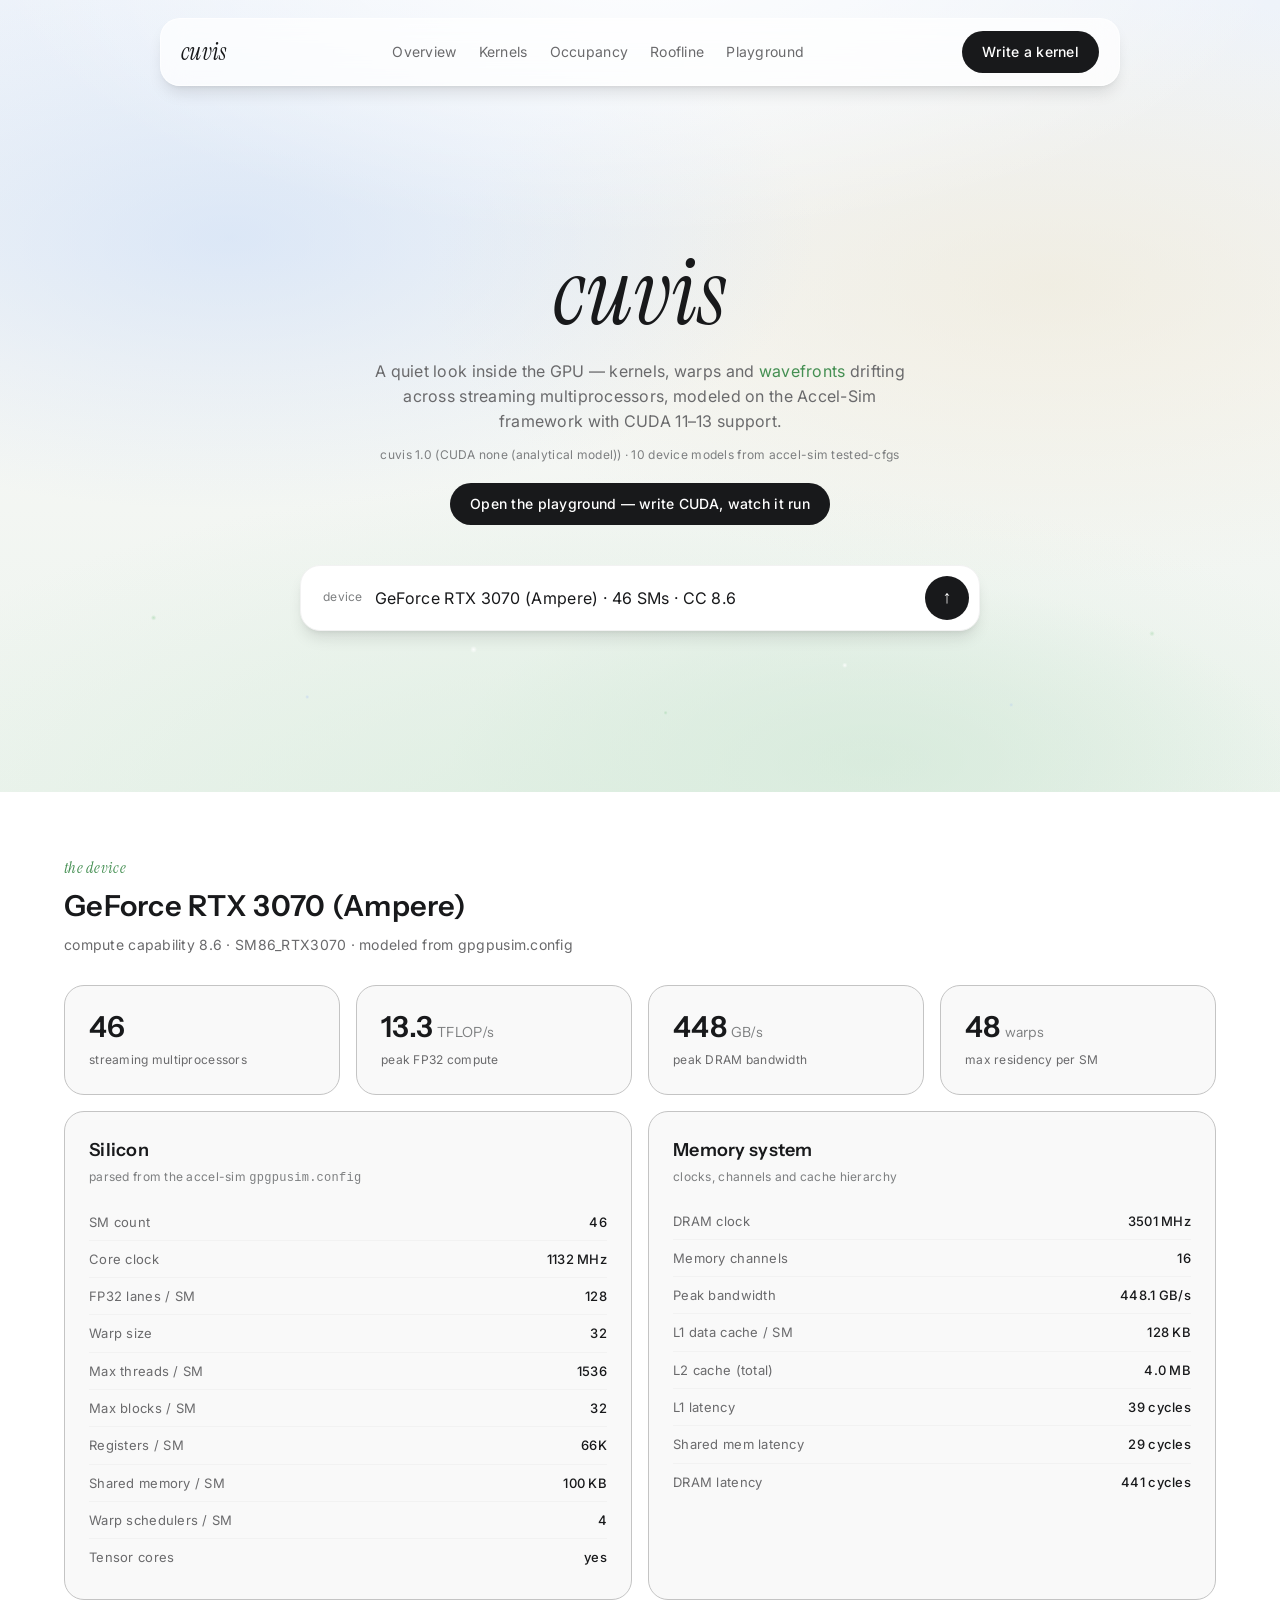
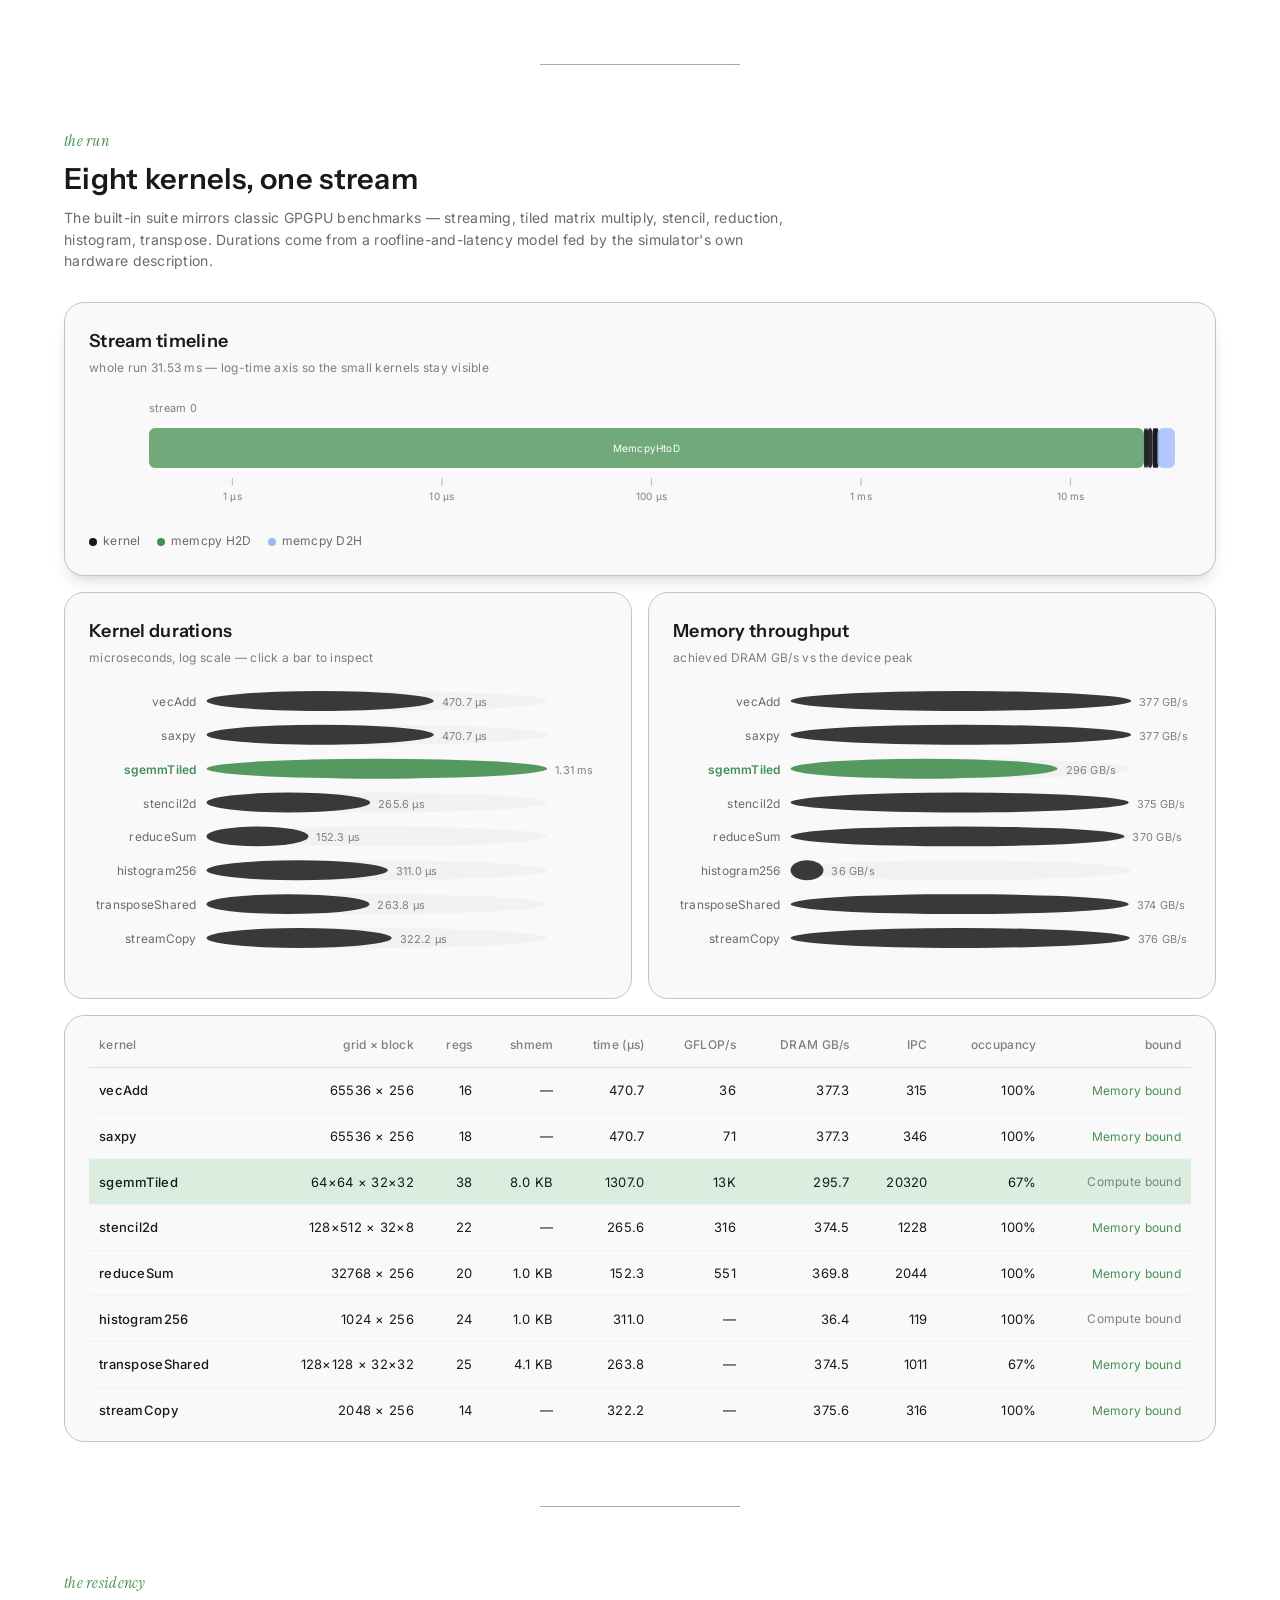
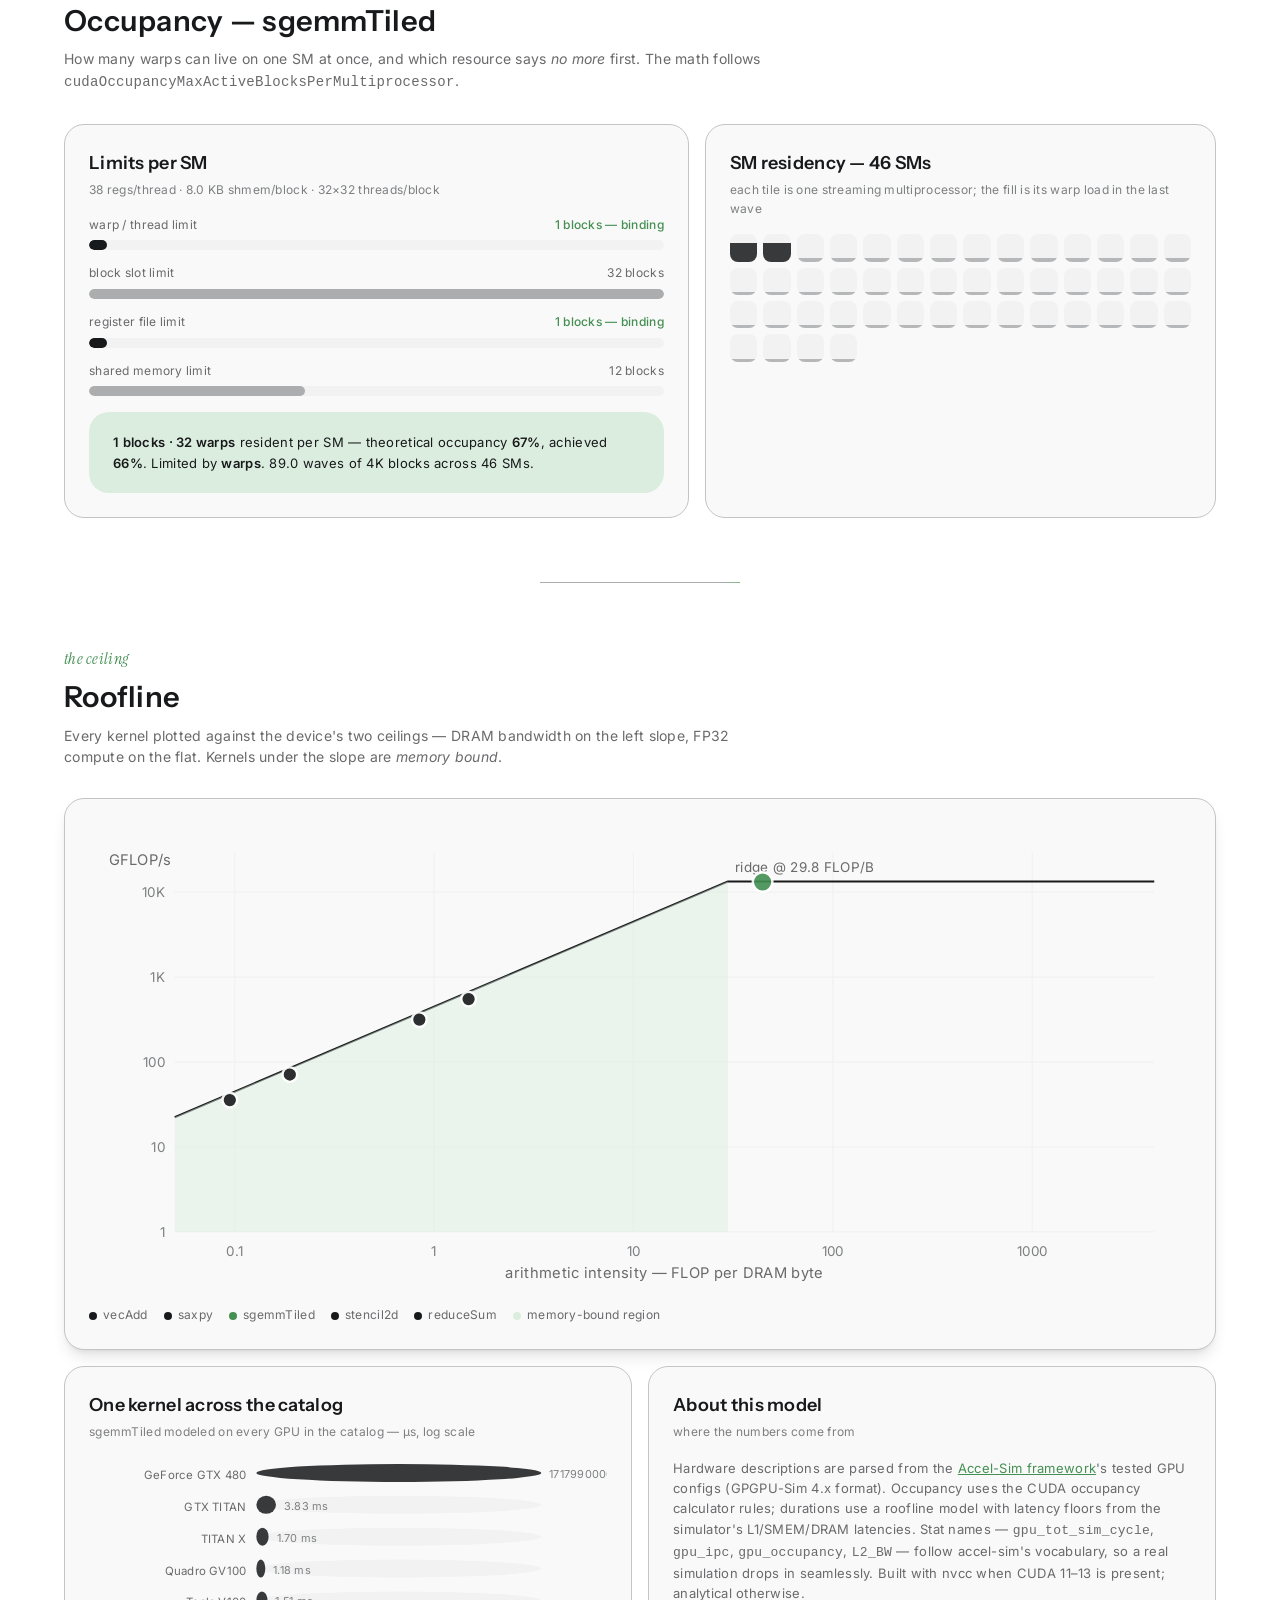
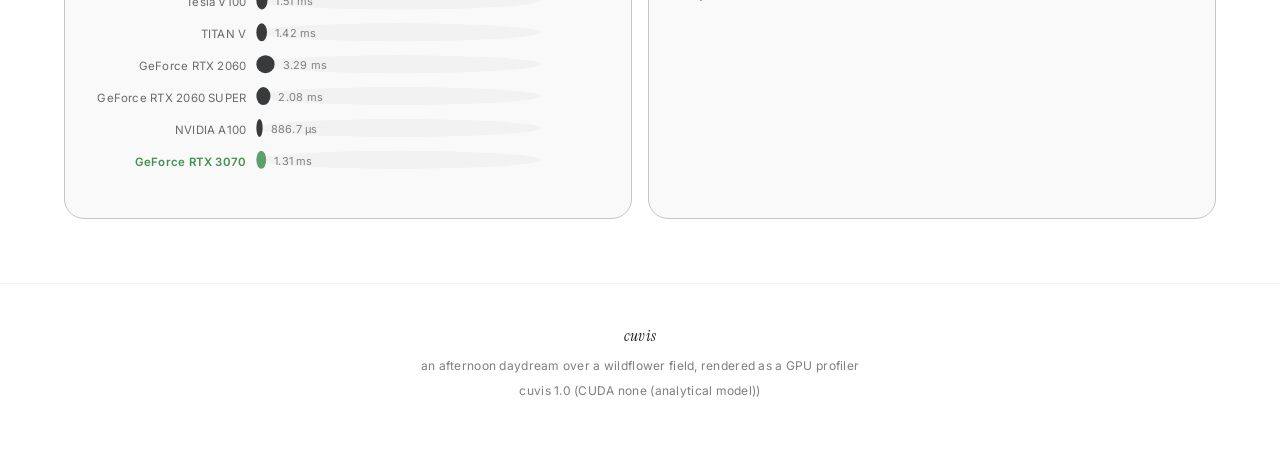
==== web/index.html @ 706bd1b7 "Initial public release: CUDA visualizer playground and accel-sim profiler. Browser-based CUDA coding" ====
<!DOCTYPE html>
<html lang="en">
<head>
<meta charset="UTF-8">
<meta name="viewport" content="width=device-width, initial-scale=1.0">
<title>cuvis — a CUDA daydream</title>
<link rel="preconnect" href="https://fonts.googleapis.com">
<link rel="preconnect" href="https://fonts.gstatic.com" crossorigin>
<link href="https://fonts.googleapis.com/css2?family=Inter:wght@300;400;500;600;700&family=Instrument+Sans:wght@400;600&family=Instrument+Serif:ital@0;1&display=swap" rel="stylesheet">
<link rel="stylesheet" href="style.css">
</head>
<body>

<div class="hero">
  <nav class="nav">
    <a class="wordmark" href="#">cuvis</a>
    <div class="links">
      <a href="#overview">Overview</a>
      <a href="#kernels">Kernels</a>
      <a href="#occupancy">Occupancy</a>
      <a href="#roofline">Roofline</a>
      <a href="playground.html">Playground</a>
    </div>
    <a class="pill-cta" href="playground.html">Write a kernel</a>
  </nav>

  <div class="hero-inner">
    <h1 class="brand">cuvis</h1>
    <p class="tagline">
      A quiet look inside the GPU — kernels, warps and <em>wavefronts</em>
      drifting across streaming multiprocessors, modeled on the
      Accel-Sim framework with CUDA 11–13 support.
    </p>
    <p class="runtime-note" id="runtime-note"></p>
    <p style="margin-top: 18px;">
      <a class="pill-cta" href="playground.html" style="text-decoration:none;display:inline-block;">
        Open the playground — write CUDA, watch it run
      </a>
    </p>

    <div class="gpu-picker">
      <label for="gpu-select">device</label>
      <select id="gpu-select" aria-label="Choose a GPU"></select>
      <button class="go" id="gpu-go" title="Visualize" aria-label="Visualize">&#8593;</button>
    </div>
  </div>
</div>

<main>

  <!-- ============ overview ============ -->
  <section id="overview">
    <div class="section-head">
      <span class="kicker">the device</span>
      <h2 id="gpu-title">—</h2>
      <p id="gpu-subtitle"></p>
    </div>

    <div class="grid cols-4" id="stat-cards"></div>

    <div class="grid cols-2" style="margin-top: 16px;">
      <div class="card">
        <h3>Silicon</h3>
        <div class="sub">parsed from the accel-sim <code>gpgpusim.config</code></div>
        <ul class="spec-list" id="spec-silicon"></ul>
      </div>
      <div class="card">
        <h3>Memory system</h3>
        <div class="sub">clocks, channels and cache hierarchy</div>
        <ul class="spec-list" id="spec-memory"></ul>
      </div>
    </div>
  </section>

  <hr class="shimmer">

  <!-- ============ kernels ============ -->
  <section id="kernels">
    <div class="section-head">
      <span class="kicker">the run</span>
      <h2>Eight kernels, one stream</h2>
      <p>The built-in suite mirrors classic GPGPU benchmarks — streaming,
         tiled matrix multiply, stencil, reduction, histogram, transpose.
         Durations come from a roofline-and-latency model fed by the
         simulator's own hardware description.</p>
    </div>

    <div class="card elevated">
      <h3>Stream timeline</h3>
      <div class="sub" id="timeline-sub"></div>
      <div class="chart-wrap"><svg id="timeline-svg"></svg></div>
      <div class="legend">
        <span><span class="dot" style="background:#18191b"></span>kernel</span>
        <span><span class="dot" style="background:#448f52"></span>memcpy H2D</span>
        <span><span class="dot" style="background:#99b7fa"></span>memcpy D2H</span>
      </div>
    </div>

    <div class="grid cols-2" style="margin-top: 16px;">
      <div class="card">
        <h3>Kernel durations</h3>
        <div class="sub">microseconds, log scale — click a bar to inspect</div>
        <div class="chart-wrap"><svg id="duration-svg"></svg></div>
      </div>
      <div class="card">
        <h3>Memory throughput</h3>
        <div class="sub">achieved DRAM GB/s vs the device peak</div>
        <div class="chart-wrap"><svg id="bandwidth-svg"></svg></div>
      </div>
    </div>

    <div class="card table-card" style="margin-top: 16px;">
      <table id="kernel-table">
        <thead>
          <tr>
            <th>kernel</th><th>grid × block</th><th>regs</th><th>shmem</th>
            <th>time (µs)</th><th>GFLOP/s</th><th>DRAM GB/s</th>
            <th>IPC</th><th>occupancy</th><th>bound</th>
          </tr>
        </thead>
        <tbody></tbody>
      </table>
    </div>
  </section>

  <hr class="shimmer">

  <!-- ============ occupancy ============ -->
  <section id="occupancy">
    <div class="section-head">
      <span class="kicker">the residency</span>
      <h2 id="occ-title">Occupancy — sgemmTiled</h2>
      <p>How many warps can live on one SM at once, and which resource
         says <em>no more</em> first. The math follows
         <code>cudaOccupancyMaxActiveBlocksPerMultiprocessor</code>.</p>
    </div>

    <div class="occ-layout">
      <div class="card">
        <h3>Limits per SM</h3>
        <div class="sub" id="occ-sub"></div>
        <div id="occ-limits"></div>
        <div class="mint-note" id="occ-note"></div>
      </div>
      <div class="card">
        <h3 id="sm-grid-title">SM residency</h3>
        <div class="sub">each tile is one streaming multiprocessor; the fill is its warp load in the last wave</div>
        <div class="sm-grid" id="sm-grid"></div>
      </div>
    </div>
  </section>

  <hr class="shimmer">

  <!-- ============ roofline ============ -->
  <section id="roofline">
    <div class="section-head">
      <span class="kicker">the ceiling</span>
      <h2>Roofline</h2>
      <p>Every kernel plotted against the device's two ceilings — DRAM
         bandwidth on the left slope, FP32 compute on the flat. Kernels
         under the slope are <em>memory bound</em>.</p>
    </div>

    <div class="card elevated">
      <div class="chart-wrap"><svg id="roofline-svg"></svg></div>
      <div class="legend" id="roofline-legend"></div>
    </div>

    <div class="grid cols-2" style="margin-top: 16px;">
      <div class="card">
        <h3>One kernel across the catalog</h3>
        <div class="sub" id="compare-sub"></div>
        <div class="chart-wrap"><svg id="compare-svg"></svg></div>
      </div>
      <div class="card">
        <h3>About this model</h3>
        <div class="sub">where the numbers come from</div>
        <p style="color: var(--color-slate-mid); font-size: 13px;">
          Hardware descriptions are parsed from the
          <a href="https://github.com/accel-sim/accel-sim-framework" style="color: var(--color-fern);">Accel-Sim framework</a>'s
          tested GPU configs (GPGPU-Sim 4.x format). Occupancy uses the CUDA
          occupancy calculator rules; durations use a roofline model with
          latency floors from the simulator's L1/SMEM/DRAM latencies.
          Stat names — <code>gpu_tot_sim_cycle</code>, <code>gpu_ipc</code>,
          <code>gpu_occupancy</code>, <code>L2_BW</code> — follow accel-sim's
          vocabulary, so a real simulation drops in seamlessly.
          Built with nvcc when CUDA 11–13 is present; analytical otherwise.
        </p>
      </div>
    </div>
  </section>

</main>

<footer>
  <span class="fmark">cuvis</span>
  an afternoon daydream over a wildflower field, rendered as a GPU profiler
  <div id="generator-note" style="margin-top: 6px;"></div>
</footer>

<div class="tooltip" id="tooltip"></div>

<script src="data.js"></script>
<script src="app.js"></script>
</body>
</html>
---- web/style.css ----
/* cuvis — Anything style system */

:root {
  --color-ink-black: #000000;
  --color-charcoal: #18191b;
  --color-slate-mid: #6a6a6c;
  --color-steel: #7d7f80;
  --color-ash: #acadae;
  --gradient-ash: linear-gradient(90deg, rgb(172, 173, 174) 0%, rgb(172, 173, 174) 30%, rgb(109, 192, 120) 35%, rgb(153, 183, 250) 40%, rgb(172, 173, 174) 45%, rgb(172, 173, 174) 100%);
  --color-fog: #bbbbbb;
  --color-mist: #c4c4c4;
  --color-pebble: #dbdbdb;
  --color-cloud: #f2f2f2;
  --color-snow: #f9f9f9;
  --color-paper: #ffffff;
  --color-fern: #448f52;
  --color-mint-wash: #dbeddf;

  --font-inter: 'Inter', ui-sans-serif, system-ui, -apple-system, "Segoe UI", Roboto, sans-serif;
  --font-instrument-serif: 'Instrument Serif', ui-serif, Georgia, serif;
  --font-instrument-sans: 'Instrument Sans', ui-sans-serif, system-ui, sans-serif;

  --shadow-md: rgba(0, 0, 0, 0.1) 0px 10px 15px -3px, rgba(0, 0, 0, 0.1) 0px 4px 6px -4px;

  --radius-cards: 20px;
  --radius-buttons: 9999px;
  --page-max-width: 1200px;
}

* { margin: 0; padding: 0; box-sizing: border-box; }

html { scroll-behavior: smooth; }

body {
  font-family: var(--font-inter);
  font-size: 14px;
  line-height: 1.56;
  letter-spacing: 0.02em;
  color: var(--color-charcoal);
  background: var(--color-paper);
}

/* ---------------- hero -------------------------------------------------- */

.hero {
  position: relative;
  min-height: 88vh;
  display: flex;
  flex-direction: column;
  align-items: center;
  overflow: hidden;
  /* afternoon daydream: overexposed sky falling into a wildflower haze */
  background:
    radial-gradient(1100px 500px at 50% -8%, rgba(255,255,255,0.95), rgba(255,255,255,0) 60%),
    radial-gradient(900px 420px at 18% 30%, rgba(200,219,246,0.55), rgba(200,219,246,0) 65%),
    radial-gradient(1000px 480px at 82% 36%, rgba(238,232,214,0.6), rgba(238,232,214,0) 62%),
    radial-gradient(1300px 560px at 50% 108%, rgba(219,237,223,0.9), rgba(219,237,223,0) 68%),
    radial-gradient(700px 300px at 68% 96%, rgba(190,222,199,0.5), rgba(190,222,199,0) 60%),
    linear-gradient(180deg, #eef3fa 0%, #f6f7f5 46%, #edf4ee 100%);
}

.hero::after {
  /* faint floating blooms */
  content: "";
  position: absolute;
  inset: 0;
  pointer-events: none;
  background:
    radial-gradient(4px 4px at 12% 78%, rgba(109,192,120,0.35), transparent 70%),
    radial-gradient(3px 3px at 24% 88%, rgba(153,183,250,0.35), transparent 70%),
    radial-gradient(5px 5px at 37% 82%, rgba(255,255,255,0.9), transparent 70%),
    radial-gradient(3px 3px at 52% 90%, rgba(109,192,120,0.3), transparent 70%),
    radial-gradient(4px 4px at 66% 84%, rgba(255,255,255,0.85), transparent 70%),
    radial-gradient(3px 3px at 79% 89%, rgba(153,183,250,0.3), transparent 70%),
    radial-gradient(4px 4px at 90% 80%, rgba(109,192,120,0.3), transparent 70%);
}

/* ---------------- floating glass nav ------------------------------------ */

.nav {
  position: sticky;
  top: 18px;
  z-index: 50;
  width: min(960px, calc(100% - 40px));
  margin: 18px auto 0;
  display: flex;
  align-items: center;
  gap: 24px;
  padding: 12px 20px;
  border-radius: 20px;
  background: rgba(255, 255, 255, 0.72);
  backdrop-filter: blur(14px);
  -webkit-backdrop-filter: blur(14px);
  border: 1px solid rgba(255, 255, 255, 0.65);
  box-shadow: var(--shadow-md);
}

.nav .wordmark {
  font-family: var(--font-instrument-serif);
  font-style: italic;
  font-size: 24px;
  color: var(--color-charcoal);
  text-decoration: none;
  margin-right: 8px;
}

.nav .links {
  display: flex;
  gap: 22px;
  flex: 1;
  justify-content: center;
}

.nav .links a {
  font-size: 14px;
  font-weight: 400;
  color: var(--color-slate-mid);
  text-decoration: none;
  transition: color 0.15s ease;
}
.nav .links a:hover { color: var(--color-charcoal); }

.pill-cta {
  font-family: var(--font-inter);
  font-size: 14px;
  font-weight: 500;
  letter-spacing: 0.02em;
  color: var(--color-paper);
  background: var(--color-charcoal);
  border: none;
  border-radius: var(--radius-buttons);
  padding: 10px 20px;
  cursor: pointer;
  text-decoration: none;
  transition: background 0.15s ease;
}
.pill-cta:hover { background: var(--color-ink-black); }

/* ---------------- hero content ------------------------------------------ */

.hero-inner {
  position: relative;
  z-index: 2;
  flex: 1;
  display: flex;
  flex-direction: column;
  align-items: center;
  justify-content: center;
  text-align: center;
  padding: 64px 24px;
  width: 100%;
}

.hero-inner .brand {
  font-family: var(--font-instrument-serif);
  font-style: italic;
  font-weight: 400;
  font-size: clamp(56px, 9vw, 92px);
  line-height: 1;
  color: var(--color-charcoal);
}

.hero-inner .tagline {
  margin-top: 20px;
  font-size: 16px;
  color: var(--color-slate-mid);
  max-width: 560px;
}
.hero-inner .tagline em {
  font-style: normal;
  color: var(--color-fern);
}

.runtime-note {
  margin-top: 12px;
  font-size: 12px;
  color: var(--color-steel);
}

/* GPU picker — the hero's single call to action */
.gpu-picker {
  margin-top: 40px;
  width: min(680px, calc(100% - 8px));
  display: flex;
  align-items: center;
  gap: 12px;
  background: var(--color-paper);
  border: 1px solid var(--color-cloud);
  border-radius: 20px;
  padding: 10px 10px 10px 22px;
  box-shadow: var(--shadow-md);
}

.gpu-picker label {
  font-size: 12px;
  color: var(--color-steel);
  white-space: nowrap;
}

.gpu-picker select {
  flex: 1;
  font-family: var(--font-inter);
  font-size: 16px;
  letter-spacing: 0.02em;
  color: var(--color-charcoal);
  border: none;
  outline: none;
  background: transparent;
  appearance: none;
  cursor: pointer;
  padding: 8px 0;
}

.gpu-picker .go {
  width: 44px;
  height: 44px;
  flex: 0 0 44px;
  border-radius: var(--radius-buttons);
  border: none;
  background: var(--color-charcoal);
  color: var(--color-paper);
  font-size: 18px;
  cursor: pointer;
  display: flex;
  align-items: center;
  justify-content: center;
}

/* ---------------- page structure ---------------------------------------- */

main {
  max-width: var(--page-max-width);
  margin: 0 auto;
  padding: 0 24px 64px;
}

section { padding-top: 64px; }

.section-head { max-width: 720px; margin-bottom: 30px; }

.section-head h2 {
  font-family: var(--font-instrument-sans);
  font-weight: 600;
  font-size: 29px;
  line-height: 1.33;
  color: var(--color-charcoal);
}

.section-head .kicker {
  font-family: var(--font-instrument-serif);
  font-style: italic;
  font-size: 16px;
  color: var(--color-fern);
  display: block;
  margin-bottom: 6px;
}

.section-head p {
  margin-top: 8px;
  color: var(--color-slate-mid);
}

/* shimmer divider */
.shimmer {
  height: 1px;
  width: 200px;
  margin: 64px auto 0;
  border: none;
  background: var(--gradient-ash);
  background-size: 300% 100%;
  animation: shimmer-slide 4.5s ease-in-out infinite;
}
@keyframes shimmer-slide {
  0% { background-position: 120% 0; }
  60% { background-position: -60% 0; }
  100% { background-position: -60% 0; }
}

/* ---------------- cards -------------------------------------------------- */

.card {
  background: var(--color-snow);
  border: 1px solid var(--color-mist);
  border-radius: var(--radius-cards);
  padding: 24px;
}
.card.elevated { box-shadow: var(--shadow-md); }

.card h3 {
  font-family: var(--font-instrument-sans);
  font-weight: 600;
  font-size: 18px;
  color: var(--color-charcoal);
  margin-bottom: 4px;
}

.card .sub {
  font-size: 12px;
  color: var(--color-steel);
  margin-bottom: 16px;
}

.grid { display: grid; gap: 16px; }
.grid.cols-4 { grid-template-columns: repeat(4, 1fr); }
.grid.cols-3 { grid-template-columns: repeat(3, 1fr); }
.grid.cols-2 { grid-template-columns: repeat(2, 1fr); }

@media (max-width: 900px) {
  .grid.cols-4 { grid-template-columns: repeat(2, 1fr); }
  .grid.cols-3, .grid.cols-2 { grid-template-columns: 1fr; }
  .nav .links { display: none; }
}

/* stat cards */
.stat .value {
  font-family: var(--font-instrument-sans);
  font-weight: 600;
  font-size: 29px;
  line-height: 1.2;
  color: var(--color-charcoal);
}
.stat .value small {
  font-size: 14px;
  font-weight: 400;
  color: var(--color-steel);
  margin-left: 4px;
}
.stat .label {
  margin-top: 6px;
  font-size: 12px;
  color: var(--color-slate-mid);
}

/* spec list */
.spec-list { list-style: none; }
.spec-list li {
  display: flex;
  justify-content: space-between;
  gap: 16px;
  padding: 8px 0;
  border-bottom: 1px solid var(--color-cloud);
  font-size: 13px;
}
.spec-list li:last-child { border-bottom: none; }
.spec-list .k { color: var(--color-slate-mid); }
.spec-list .v { color: var(--color-charcoal); font-weight: 500; white-space: nowrap; }

/* ---------------- charts ------------------------------------------------- */

.chart-wrap { width: 100%; overflow-x: auto; }
svg text {
  font-family: var(--font-inter);
  letter-spacing: 0.02em;
}

.legend {
  display: flex;
  flex-wrap: wrap;
  gap: 16px;
  margin-top: 12px;
  font-size: 12px;
  color: var(--color-slate-mid);
}
.legend .dot {
  display: inline-block;
  width: 8px; height: 8px;
  border-radius: 50%;
  margin-right: 6px;
  vertical-align: middle;
}

/* kernel bars are clickable */
.bar-clickable { cursor: pointer; }

/* ---------------- table --------------------------------------------------- */

.table-card { padding: 8px 24px; }
table {
  width: 100%;
  border-collapse: collapse;
  font-size: 13px;
}
th, td {
  text-align: right;
  padding: 12px 10px;
  border-bottom: 1px solid var(--color-cloud);
  white-space: nowrap;
}
th:first-child, td:first-child { text-align: left; }
thead th {
  font-weight: 500;
  font-size: 12px;
  color: var(--color-steel);
  border-bottom: 1px solid var(--color-pebble);
}
tbody tr { cursor: pointer; transition: background 0.12s ease; }
tbody tr:hover { background: var(--color-cloud); }
tbody tr.selected { background: var(--color-mint-wash); }
tbody tr:last-child td { border-bottom: none; }
td.name { font-weight: 500; color: var(--color-charcoal); }
td .bound { font-size: 12px; color: var(--color-steel); }
td .bound.mem { color: var(--color-fern); }

/* ---------------- occupancy ------------------------------------------------ */

.occ-layout { display: grid; grid-template-columns: 1.1fr 0.9fr; gap: 16px; }
@media (max-width: 900px) { .occ-layout { grid-template-columns: 1fr; } }

.limit-row { margin: 14px 0; }
.limit-row .lr-head {
  display: flex;
  justify-content: space-between;
  font-size: 12px;
  color: var(--color-slate-mid);
  margin-bottom: 6px;
}
.limit-row .lr-head .binding { color: var(--color-fern); font-weight: 500; }
.limit-track {
  height: 10px;
  border-radius: 9999px;
  background: var(--color-cloud);
  overflow: hidden;
}
.limit-fill {
  height: 100%;
  border-radius: 9999px;
  background: var(--color-ash);
}
.limit-fill.binding { background: var(--color-charcoal); }

.sm-grid {
  display: grid;
  grid-template-columns: repeat(auto-fill, minmax(26px, 1fr));
  gap: 6px;
  margin-top: 8px;
}
.sm-cell {
  aspect-ratio: 1;
  border-radius: 8px;
  background: var(--color-cloud);
  position: relative;
  overflow: hidden;
}
.sm-cell .fill {
  position: absolute;
  left: 0; right: 0; bottom: 0;
  background: var(--color-charcoal);
  opacity: 0.85;
}

.mint-note {
  background: var(--color-mint-wash);
  border: none;
  border-radius: var(--radius-cards);
  padding: 20px 24px;
  font-size: 13px;
  color: var(--color-charcoal);
  margin-top: 16px;
}
.mint-note strong { font-weight: 600; }

/* ---------------- timeline tooltip ---------------------------------------- */

.tooltip {
  position: fixed;
  z-index: 90;
  pointer-events: none;
  background: var(--color-paper);
  border: 1px solid var(--color-mist);
  border-radius: 8px;
  box-shadow: var(--shadow-md);
  padding: 8px 12px;
  font-size: 12px;
  color: var(--color-charcoal);
  opacity: 0;
  transition: opacity 0.1s ease;
}
.tooltip .t { color: var(--color-steel); }

/* ---------------- footer ---------------------------------------------------- */

footer {
  border-top: 1px solid var(--color-cloud);
  padding: 40px 24px 50px;
  text-align: center;
  color: var(--color-steel);
  font-size: 12px;
}
footer .fmark {
  font-family: var(--font-instrument-serif);
  font-style: italic;
  font-size: 16px;
  color: var(--color-charcoal);
  display: block;
  margin-bottom: 8px;
}
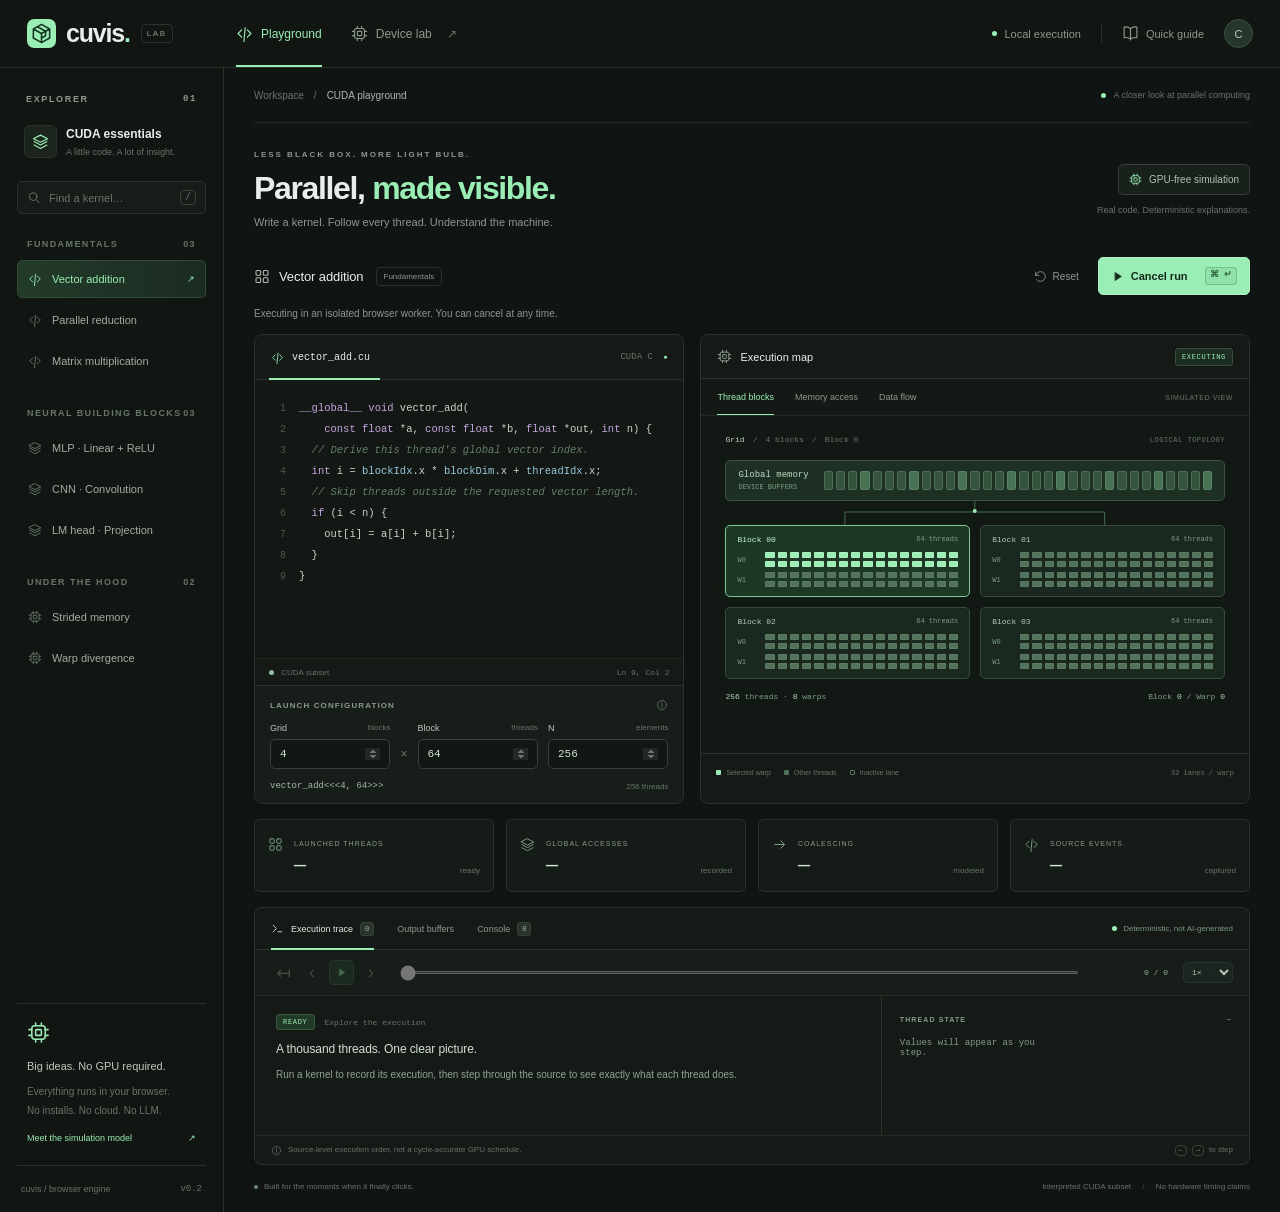
==== commit 41b98473: "Build source-linked CUDA visual workbench Co-authored-by: Abhishek Ghosh <abhishekghosh.air1@gmail.c" ====
--- a/web/index.html
+++ b/web/index.html
@@ -1,207 +1,2 @@
-<!DOCTYPE html>
-<html lang="en">
-<head>
-<meta charset="UTF-8">
-<meta name="viewport" content="width=device-width, initial-scale=1.0">
-<title>cuvis — a CUDA daydream</title>
-<link rel="preconnect" href="https://fonts.googleapis.com">
-<link rel="preconnect" href="https://fonts.gstatic.com" crossorigin>
-<link href="https://fonts.googleapis.com/css2?family=Inter:wght@300;400;500;600;700&family=Instrument+Sans:wght@400;600&family=Instrument+Serif:ital@0;1&display=swap" rel="stylesheet">
-<link rel="stylesheet" href="style.css">
-</head>
-<body>
-
-<div class="hero">
-  <nav class="nav">
-    <a class="wordmark" href="#">cuvis</a>
-    <div class="links">
-      <a href="#overview">Overview</a>
-      <a href="#kernels">Kernels</a>
-      <a href="#occupancy">Occupancy</a>
-      <a href="#roofline">Roofline</a>
-      <a href="playground.html">Playground</a>
-    </div>
-    <a class="pill-cta" href="playground.html">Write a kernel</a>
-  </nav>
-
-  <div class="hero-inner">
-    <h1 class="brand">cuvis</h1>
-    <p class="tagline">
-      A quiet look inside the GPU — kernels, warps and <em>wavefronts</em>
-      drifting across streaming multiprocessors, modeled on the
-      Accel-Sim framework with CUDA 11–13 support.
-    </p>
-    <p class="runtime-note" id="runtime-note"></p>
-    <p style="margin-top: 18px;">
-      <a class="pill-cta" href="playground.html" style="text-decoration:none;display:inline-block;">
-        Open the playground — write CUDA, watch it run
-      </a>
-    </p>
-
-    <div class="gpu-picker">
-      <label for="gpu-select">device</label>
-      <select id="gpu-select" aria-label="Choose a GPU"></select>
-      <button class="go" id="gpu-go" title="Visualize" aria-label="Visualize">&#8593;</button>
-    </div>
-  </div>
-</div>
-
-<main>
-
-  <!-- ============ overview ============ -->
-  <section id="overview">
-    <div class="section-head">
-      <span class="kicker">the device</span>
-      <h2 id="gpu-title">—</h2>
-      <p id="gpu-subtitle"></p>
-    </div>
-
-    <div class="grid cols-4" id="stat-cards"></div>
-
-    <div class="grid cols-2" style="margin-top: 16px;">
-      <div class="card">
-        <h3>Silicon</h3>
-        <div class="sub">parsed from the accel-sim <code>gpgpusim.config</code></div>
-        <ul class="spec-list" id="spec-silicon"></ul>
-      </div>
-      <div class="card">
-        <h3>Memory system</h3>
-        <div class="sub">clocks, channels and cache hierarchy</div>
-        <ul class="spec-list" id="spec-memory"></ul>
-      </div>
-    </div>
-  </section>
-
-  <hr class="shimmer">
-
-  <!-- ============ kernels ============ -->
-  <section id="kernels">
-    <div class="section-head">
-      <span class="kicker">the run</span>
-      <h2>Eight kernels, one stream</h2>
-      <p>The built-in suite mirrors classic GPGPU benchmarks — streaming,
-         tiled matrix multiply, stencil, reduction, histogram, transpose.
-         Durations come from a roofline-and-latency model fed by the
-         simulator's own hardware description.</p>
-    </div>
-
-    <div class="card elevated">
-      <h3>Stream timeline</h3>
-      <div class="sub" id="timeline-sub"></div>
-      <div class="chart-wrap"><svg id="timeline-svg"></svg></div>
-      <div class="legend">
-        <span><span class="dot" style="background:#18191b"></span>kernel</span>
-        <span><span class="dot" style="background:#448f52"></span>memcpy H2D</span>
-        <span><span class="dot" style="background:#99b7fa"></span>memcpy D2H</span>
-      </div>
-    </div>
-
-    <div class="grid cols-2" style="margin-top: 16px;">
-      <div class="card">
-        <h3>Kernel durations</h3>
-        <div class="sub">microseconds, log scale — click a bar to inspect</div>
-        <div class="chart-wrap"><svg id="duration-svg"></svg></div>
-      </div>
-      <div class="card">
-        <h3>Memory throughput</h3>
-        <div class="sub">achieved DRAM GB/s vs the device peak</div>
-        <div class="chart-wrap"><svg id="bandwidth-svg"></svg></div>
-      </div>
-    </div>
-
-    <div class="card table-card" style="margin-top: 16px;">
-      <table id="kernel-table">
-        <thead>
-          <tr>
-            <th>kernel</th><th>grid × block</th><th>regs</th><th>shmem</th>
-            <th>time (µs)</th><th>GFLOP/s</th><th>DRAM GB/s</th>
-            <th>IPC</th><th>occupancy</th><th>bound</th>
-          </tr>
-        </thead>
-        <tbody></tbody>
-      </table>
-    </div>
-  </section>
-
-  <hr class="shimmer">
-
-  <!-- ============ occupancy ============ -->
-  <section id="occupancy">
-    <div class="section-head">
-      <span class="kicker">the residency</span>
-      <h2 id="occ-title">Occupancy — sgemmTiled</h2>
-      <p>How many warps can live on one SM at once, and which resource
-         says <em>no more</em> first. The math follows
-         <code>cudaOccupancyMaxActiveBlocksPerMultiprocessor</code>.</p>
-    </div>
-
-    <div class="occ-layout">
-      <div class="card">
-        <h3>Limits per SM</h3>
-        <div class="sub" id="occ-sub"></div>
-        <div id="occ-limits"></div>
-        <div class="mint-note" id="occ-note"></div>
-      </div>
-      <div class="card">
-        <h3 id="sm-grid-title">SM residency</h3>
-        <div class="sub">each tile is one streaming multiprocessor; the fill is its warp load in the last wave</div>
-        <div class="sm-grid" id="sm-grid"></div>
-      </div>
-    </div>
-  </section>
-
-  <hr class="shimmer">
-
-  <!-- ============ roofline ============ -->
-  <section id="roofline">
-    <div class="section-head">
-      <span class="kicker">the ceiling</span>
-      <h2>Roofline</h2>
-      <p>Every kernel plotted against the device's two ceilings — DRAM
-         bandwidth on the left slope, FP32 compute on the flat. Kernels
-         under the slope are <em>memory bound</em>.</p>
-    </div>
-
-    <div class="card elevated">
-      <div class="chart-wrap"><svg id="roofline-svg"></svg></div>
-      <div class="legend" id="roofline-legend"></div>
-    </div>
-
-    <div class="grid cols-2" style="margin-top: 16px;">
-      <div class="card">
-        <h3>One kernel across the catalog</h3>
-        <div class="sub" id="compare-sub"></div>
-        <div class="chart-wrap"><svg id="compare-svg"></svg></div>
-      </div>
-      <div class="card">
-        <h3>About this model</h3>
-        <div class="sub">where the numbers come from</div>
-        <p style="color: var(--color-slate-mid); font-size: 13px;">
-          Hardware descriptions are parsed from the
-          <a href="https://github.com/accel-sim/accel-sim-framework" style="color: var(--color-fern);">Accel-Sim framework</a>'s
-          tested GPU configs (GPGPU-Sim 4.x format). Occupancy uses the CUDA
-          occupancy calculator rules; durations use a roofline model with
-          latency floors from the simulator's L1/SMEM/DRAM latencies.
-          Stat names — <code>gpu_tot_sim_cycle</code>, <code>gpu_ipc</code>,
-          <code>gpu_occupancy</code>, <code>L2_BW</code> — follow accel-sim's
-          vocabulary, so a real simulation drops in seamlessly.
-          Built with nvcc when CUDA 11–13 is present; analytical otherwise.
-        </p>
-      </div>
-    </div>
-  </section>
-
-</main>
-
-<footer>
-  <span class="fmark">cuvis</span>
-  an afternoon daydream over a wildflower field, rendered as a GPU profiler
-  <div id="generator-note" style="margin-top: 6px;"></div>
-</footer>
-
-<div class="tooltip" id="tooltip"></div>
-
-<script src="data.js"></script>
-<script src="app.js"></script>
-</body>
-</html>
+<!doctype html>
+<html lang="en"><head><meta charset="utf-8"><meta name="viewport" content="width=device-width, initial-scale=1"><meta http-equiv="refresh" content="0; url=playground.html"><title>cuvis — CUDA playground</title><link rel="icon" href="mark.svg" type="image/svg+xml"></head><body style="background:#101412;color:#dce5df;font-family:system-ui"><p>Opening <a href="playground.html" style="color:#9aedb4">the CUDA playground</a>…</p></body></html>
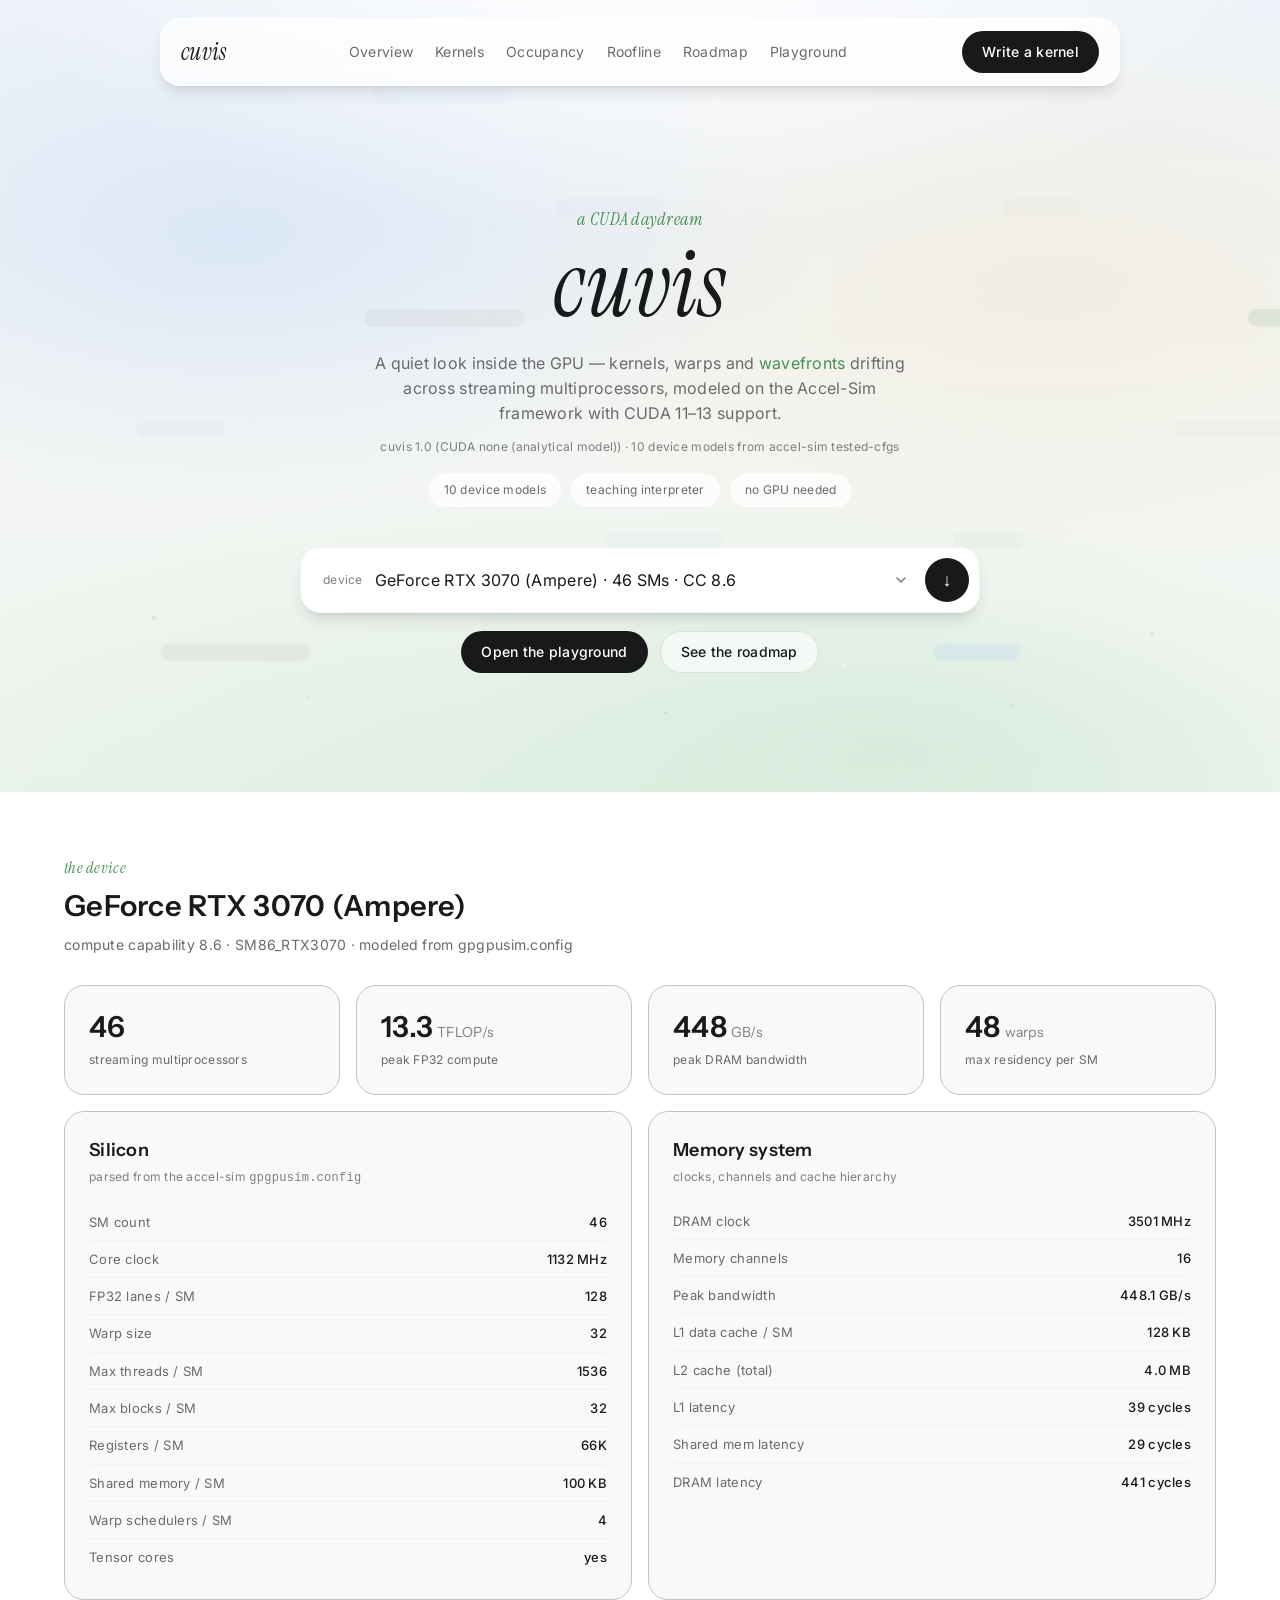
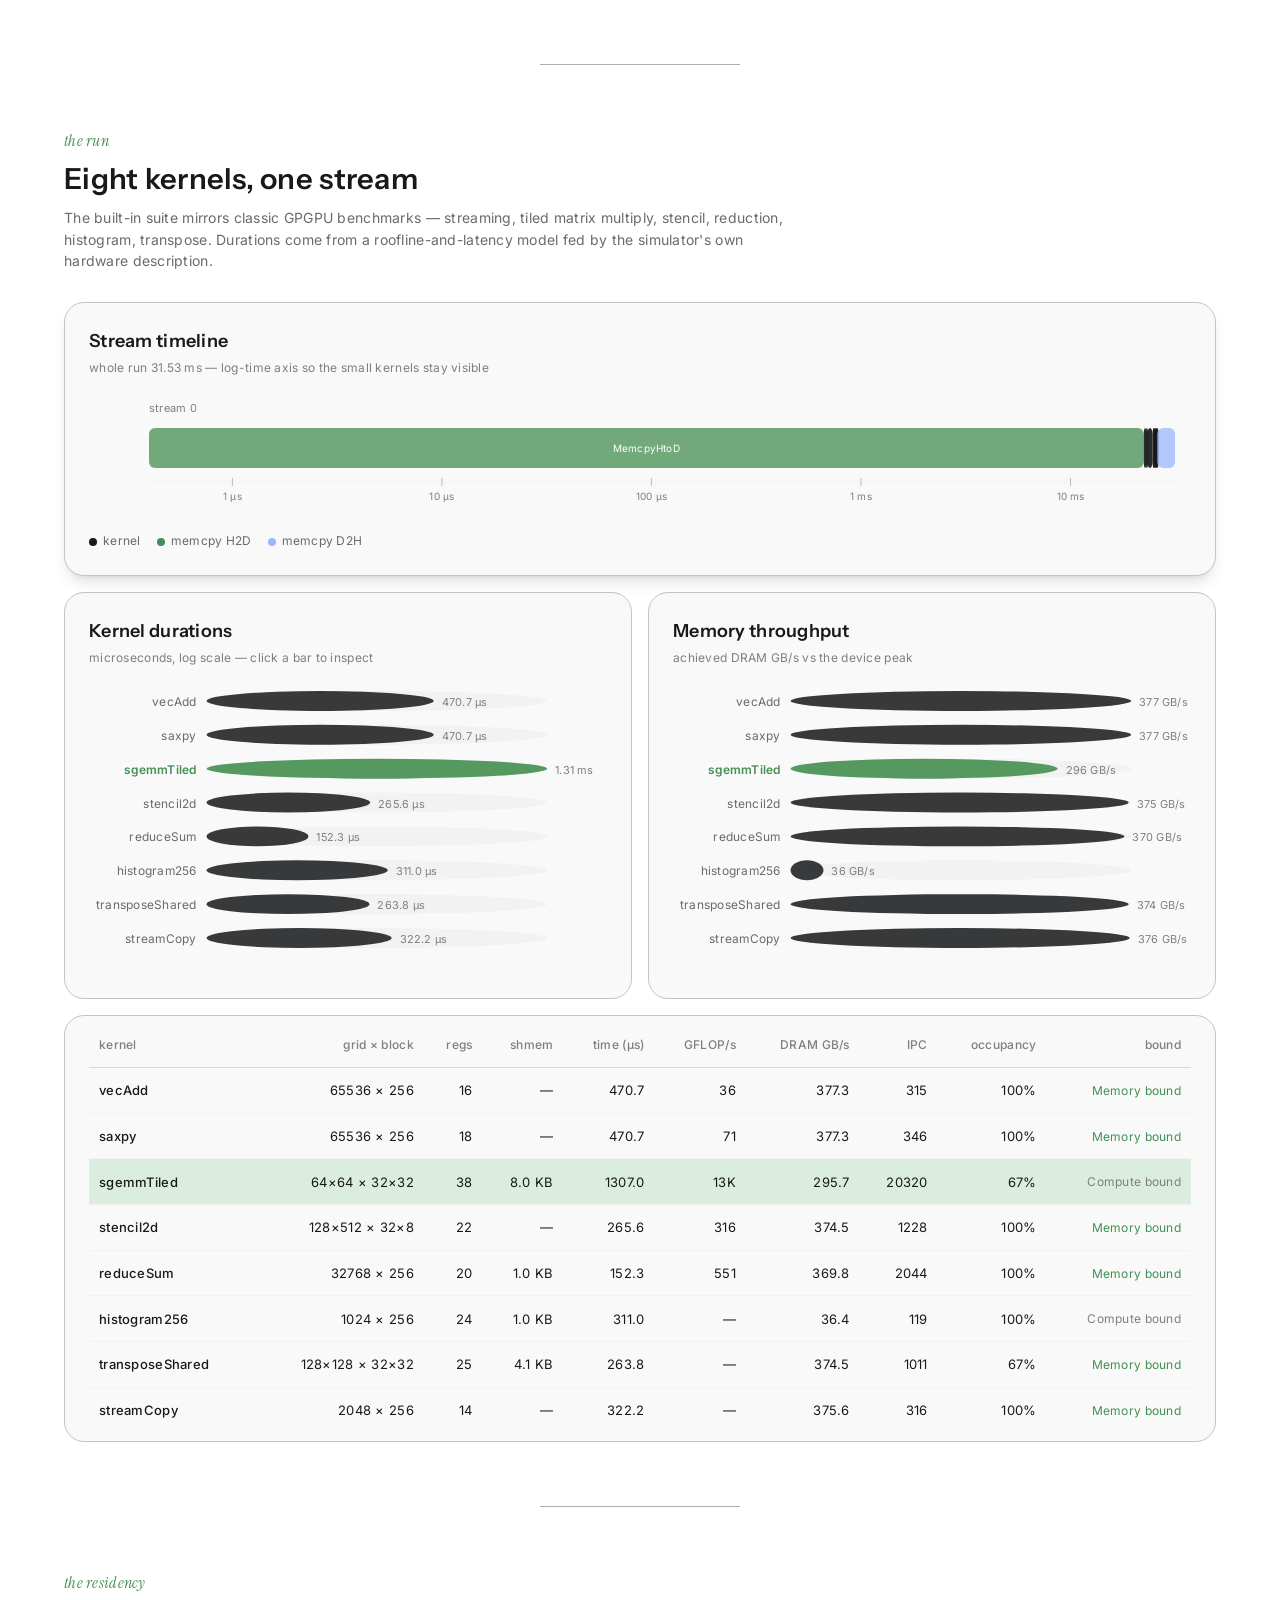
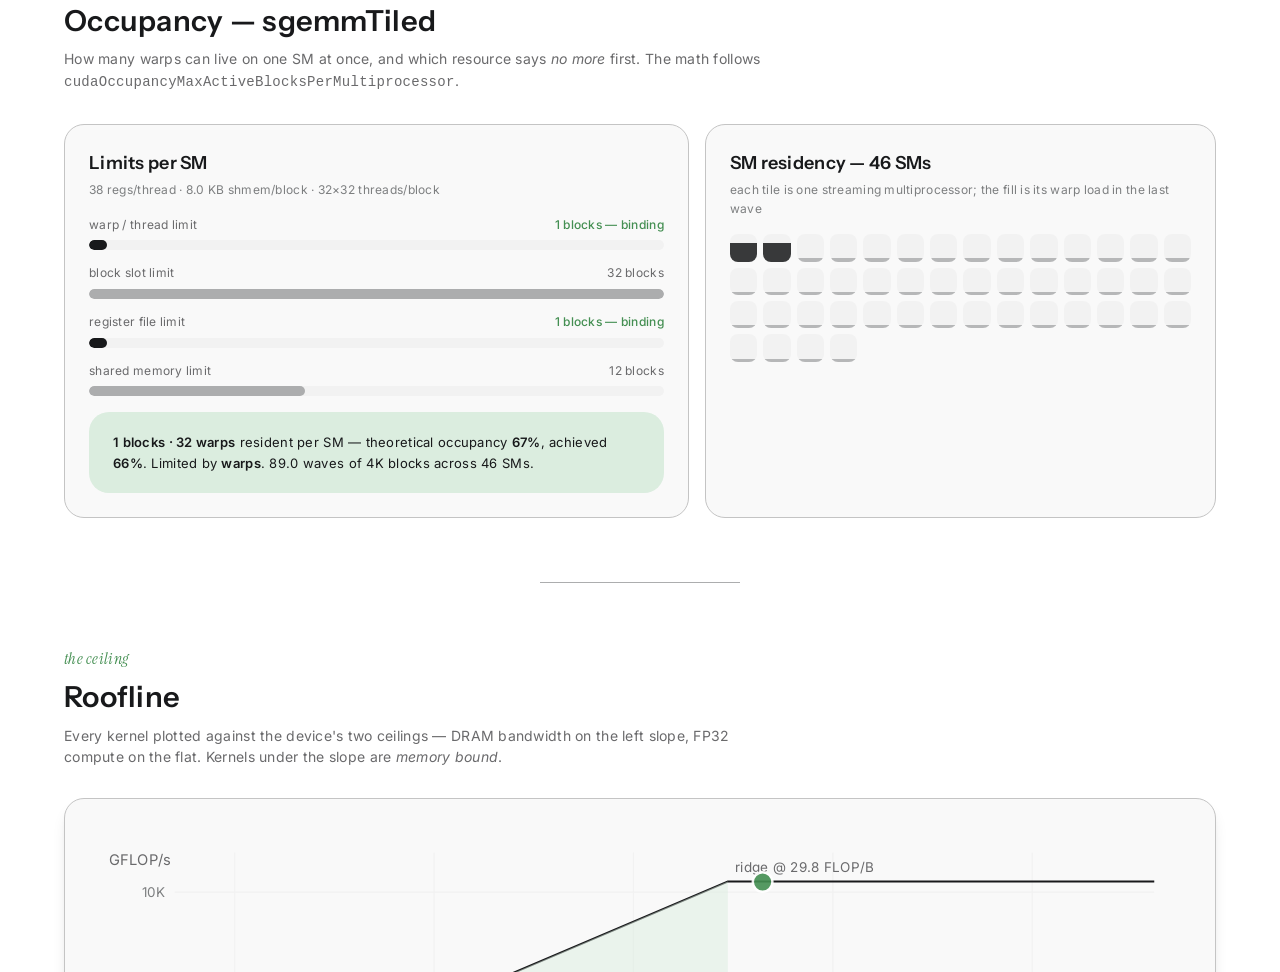
==== commit b23c3e65: "Revamp dashboard landing page, device picker form, and add roadmap - Hero: animated warp-lane backdr" ====
--- a/web/index.html
+++ b/web/index.html
@@ -1,2 +1,2 @@
 <!doctype html>
-<html lang="en"><head><meta charset="utf-8"><meta name="viewport" content="width=device-width, initial-scale=1"><meta http-equiv="refresh" content="0; url=playground.html"><title>cuvis — CUDA playground</title><link rel="icon" href="mark.svg" type="image/svg+xml"></head><body style="background:#101412;color:#dce5df;font-family:system-ui"><p>Opening <a href="playground.html" style="color:#9aedb4">the CUDA playground</a>…</p></body></html>
+<html lang="en"><head><meta charset="utf-8"><meta name="viewport" content="width=device-width, initial-scale=1"><meta http-equiv="refresh" content="0; url=dashboard.html"><title>cuvis — CUDA visualizer &amp; playground</title><link rel="icon" href="mark.svg" type="image/svg+xml"></head><body style="background:#101412;color:#dce5df;font-family:system-ui"><p>Opening <a href="dashboard.html" style="color:#9aedb4">the CUDA dashboard</a> — the <a href="playground.html" style="color:#9aedb4">playground</a> is one click away…</p></body></html>
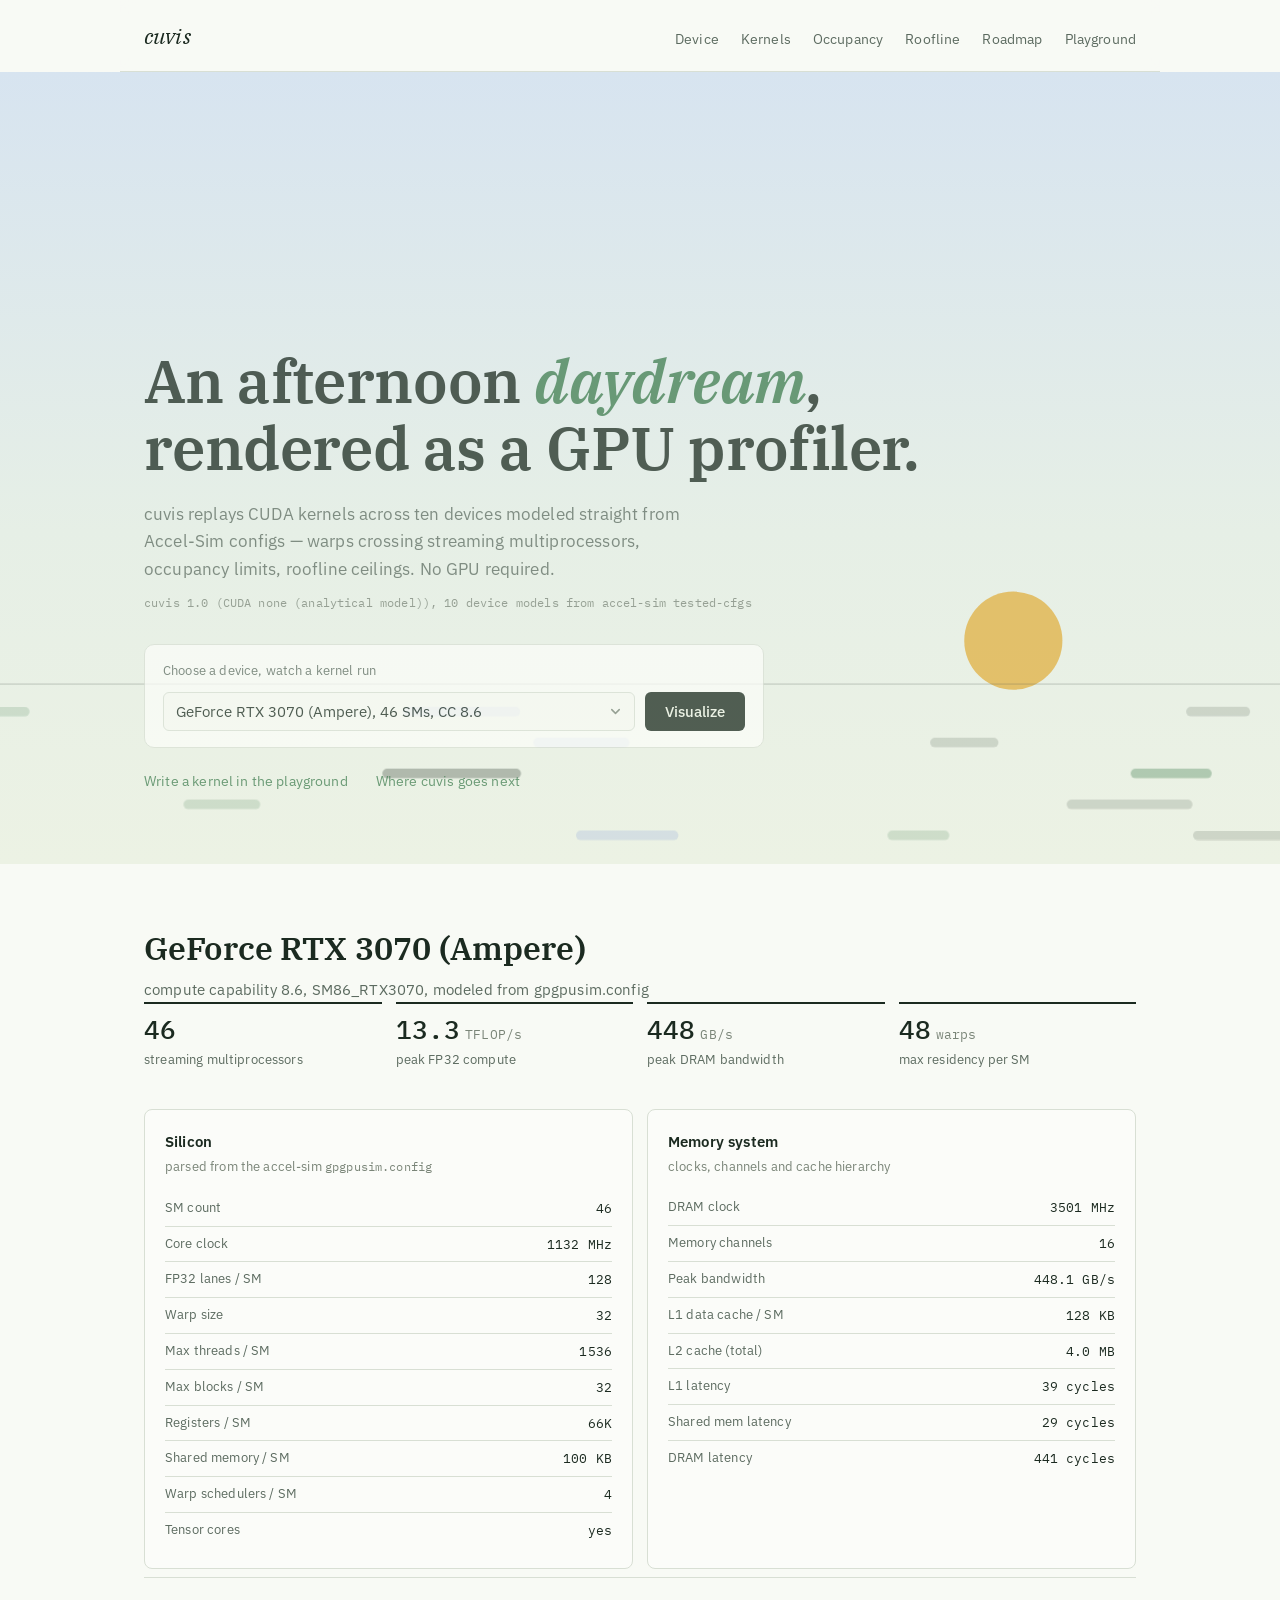
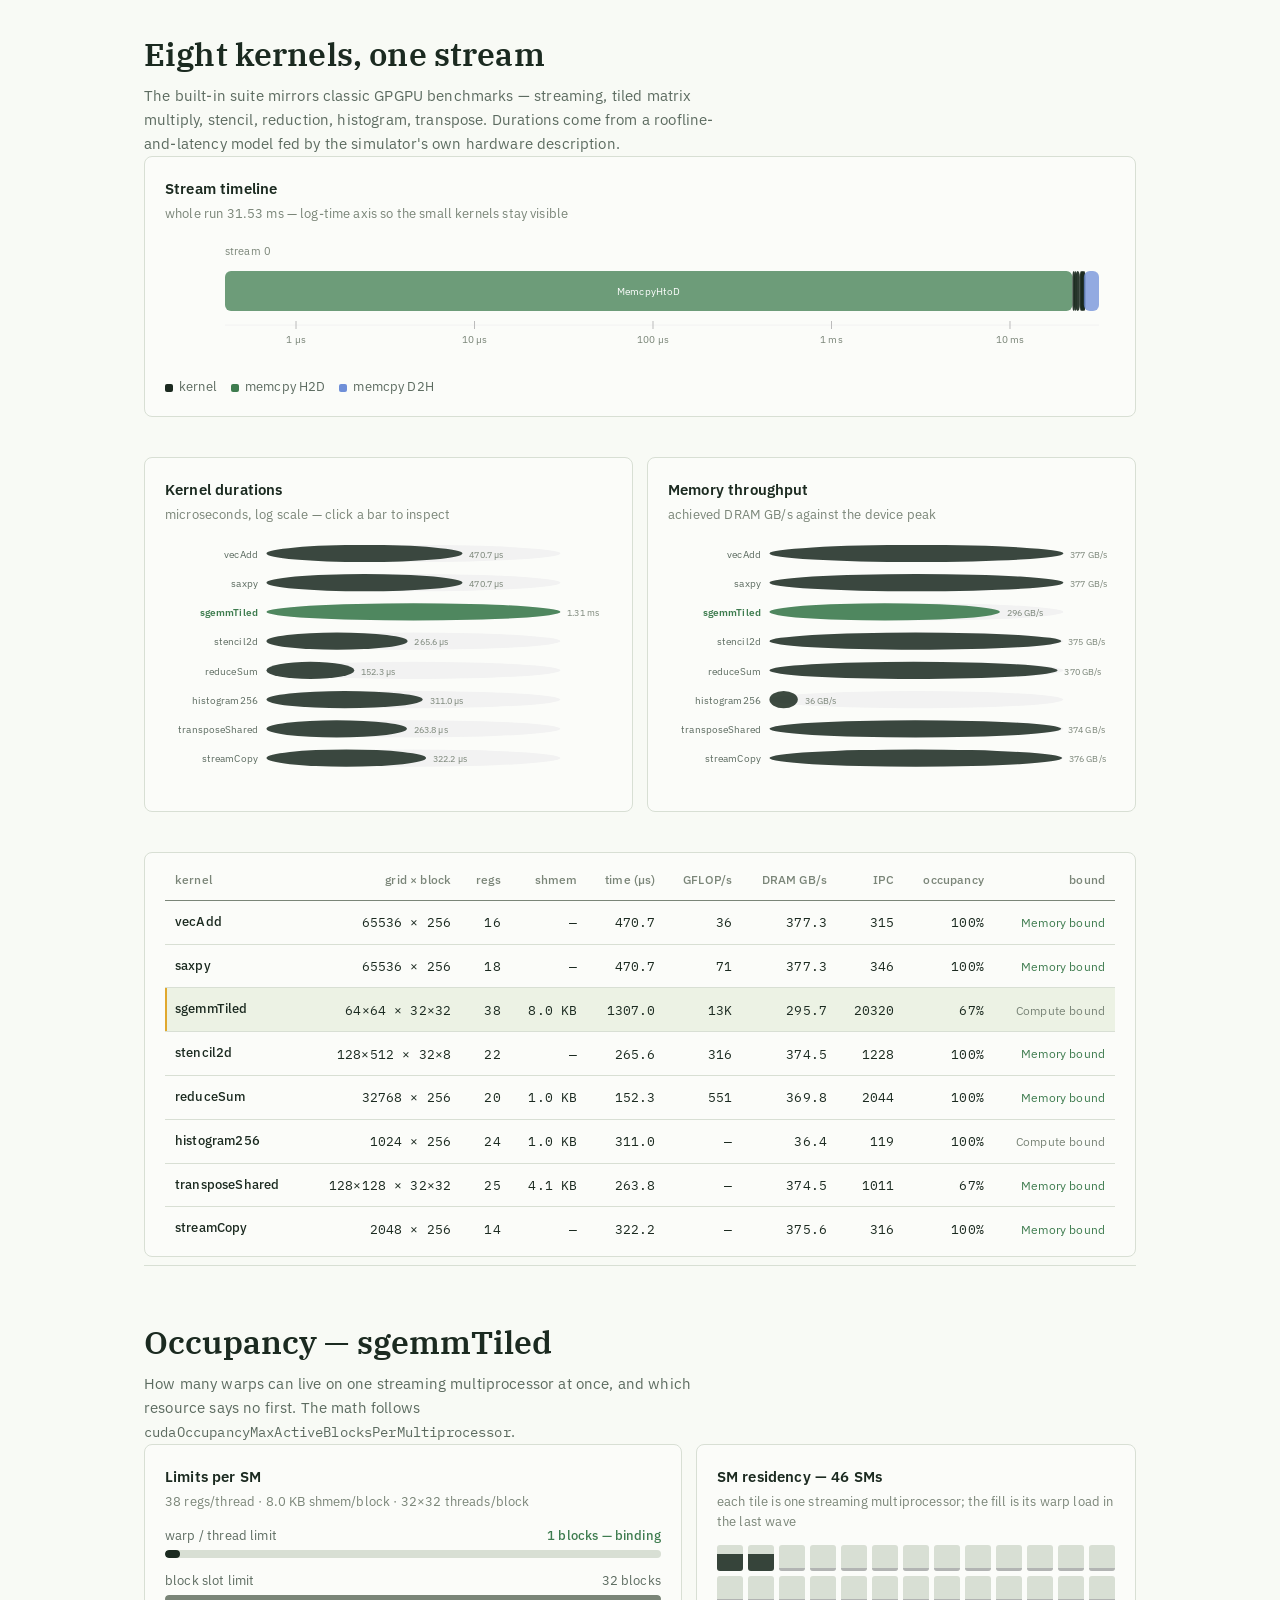
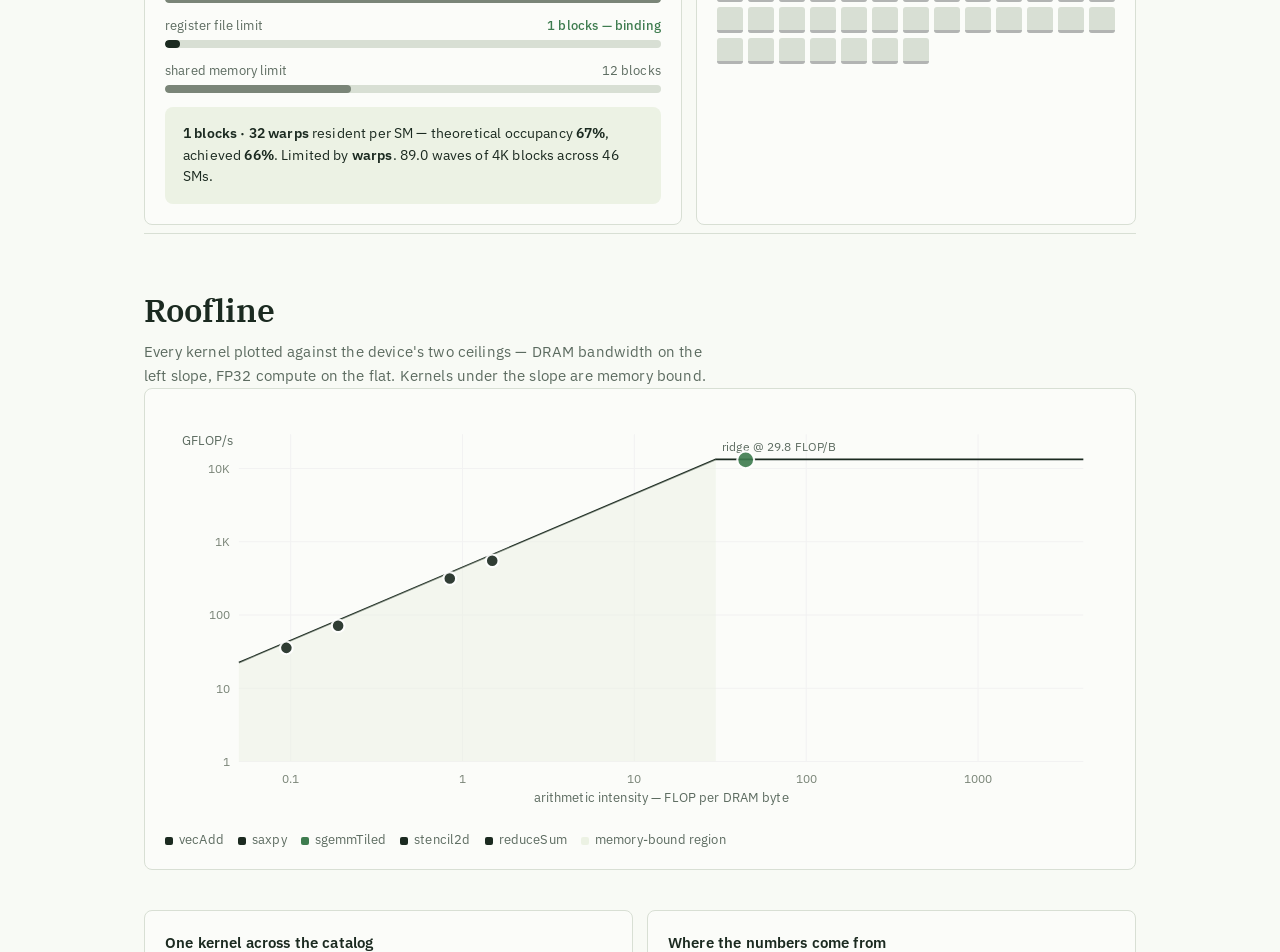
==== commit 86b6e810: "Apply GPU-meadow art direction across the playground; retire dark-theme chrome Add docs/style-guide." ====
--- a/web/index.html
+++ b/web/index.html
@@ -1,2 +1,35 @@
 <!doctype html>
-<html lang="en"><head><meta charset="utf-8"><meta name="viewport" content="width=device-width, initial-scale=1"><meta http-equiv="refresh" content="0; url=dashboard.html"><title>cuvis — CUDA visualizer &amp; playground</title><link rel="icon" href="mark.svg" type="image/svg+xml"></head><body style="background:#101412;color:#dce5df;font-family:system-ui"><p>Opening <a href="dashboard.html" style="color:#9aedb4">the CUDA dashboard</a> — the <a href="playground.html" style="color:#9aedb4">playground</a> is one click away…</p></body></html>
+<html lang="en">
+<head>
+<meta charset="utf-8">
+<meta name="viewport" content="width=device-width, initial-scale=1">
+<meta http-equiv="refresh" content="0; url=dashboard.html">
+<title>cuvis — CUDA visualizer &amp; playground</title>
+<link rel="icon" href="mark.svg" type="image/svg+xml">
+<style>
+  body {
+    background: #f8faf5;
+    color: #1b2a20;
+    font-family: Georgia, "Times New Roman", serif;
+    margin: 0;
+    display: grid;
+    place-items: center;
+    min-height: 100vh;
+    text-align: center;
+  }
+  .wordmark {
+    font-style: italic;
+    font-size: 2rem;
+    margin: 0 0 .5rem;
+  }
+  a { color: #3e7c4f; }
+</style>
+</head>
+<body>
+<main>
+  <p class="wordmark">cuvis</p>
+  <p>Opening the device dashboard — the <a href="playground.html">playground</a> is one click away.</p>
+  <p><a href="dashboard.html">Dashboard</a></p>
+</main>
+</body>
+</html>
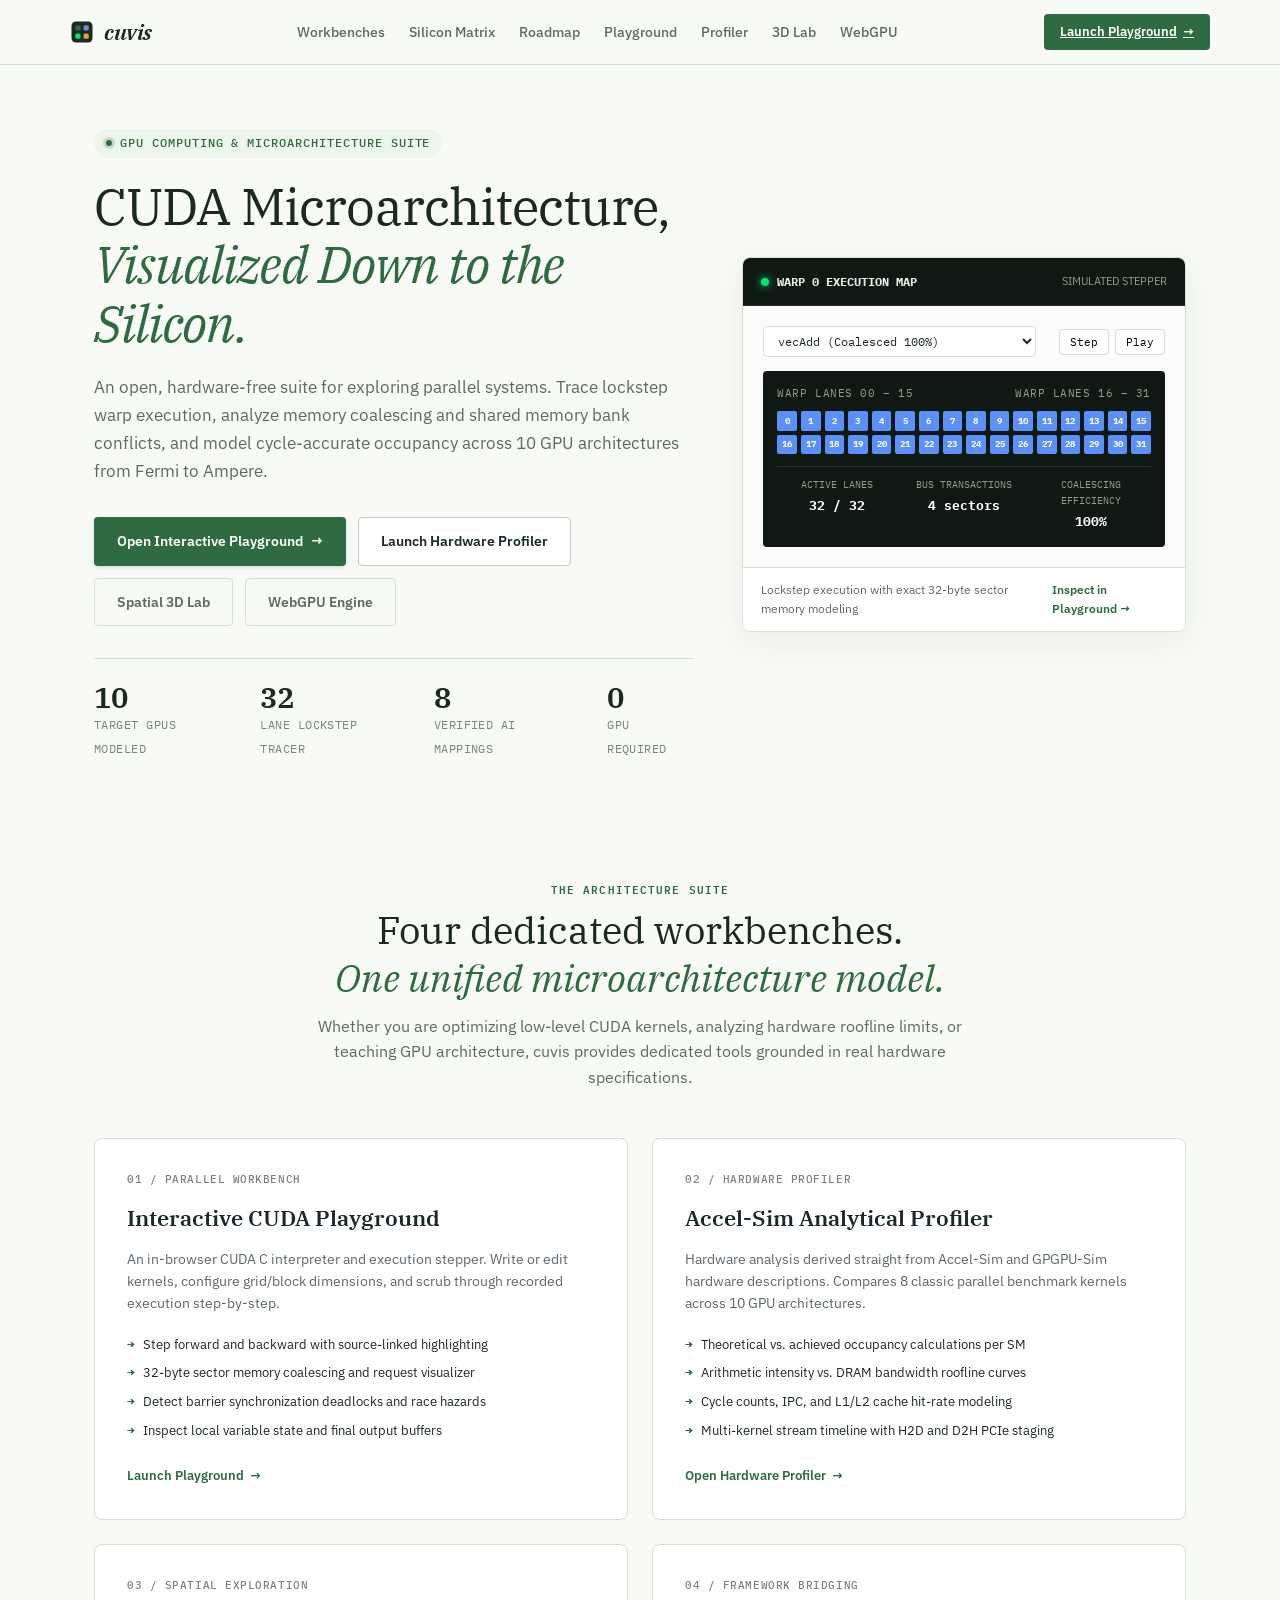
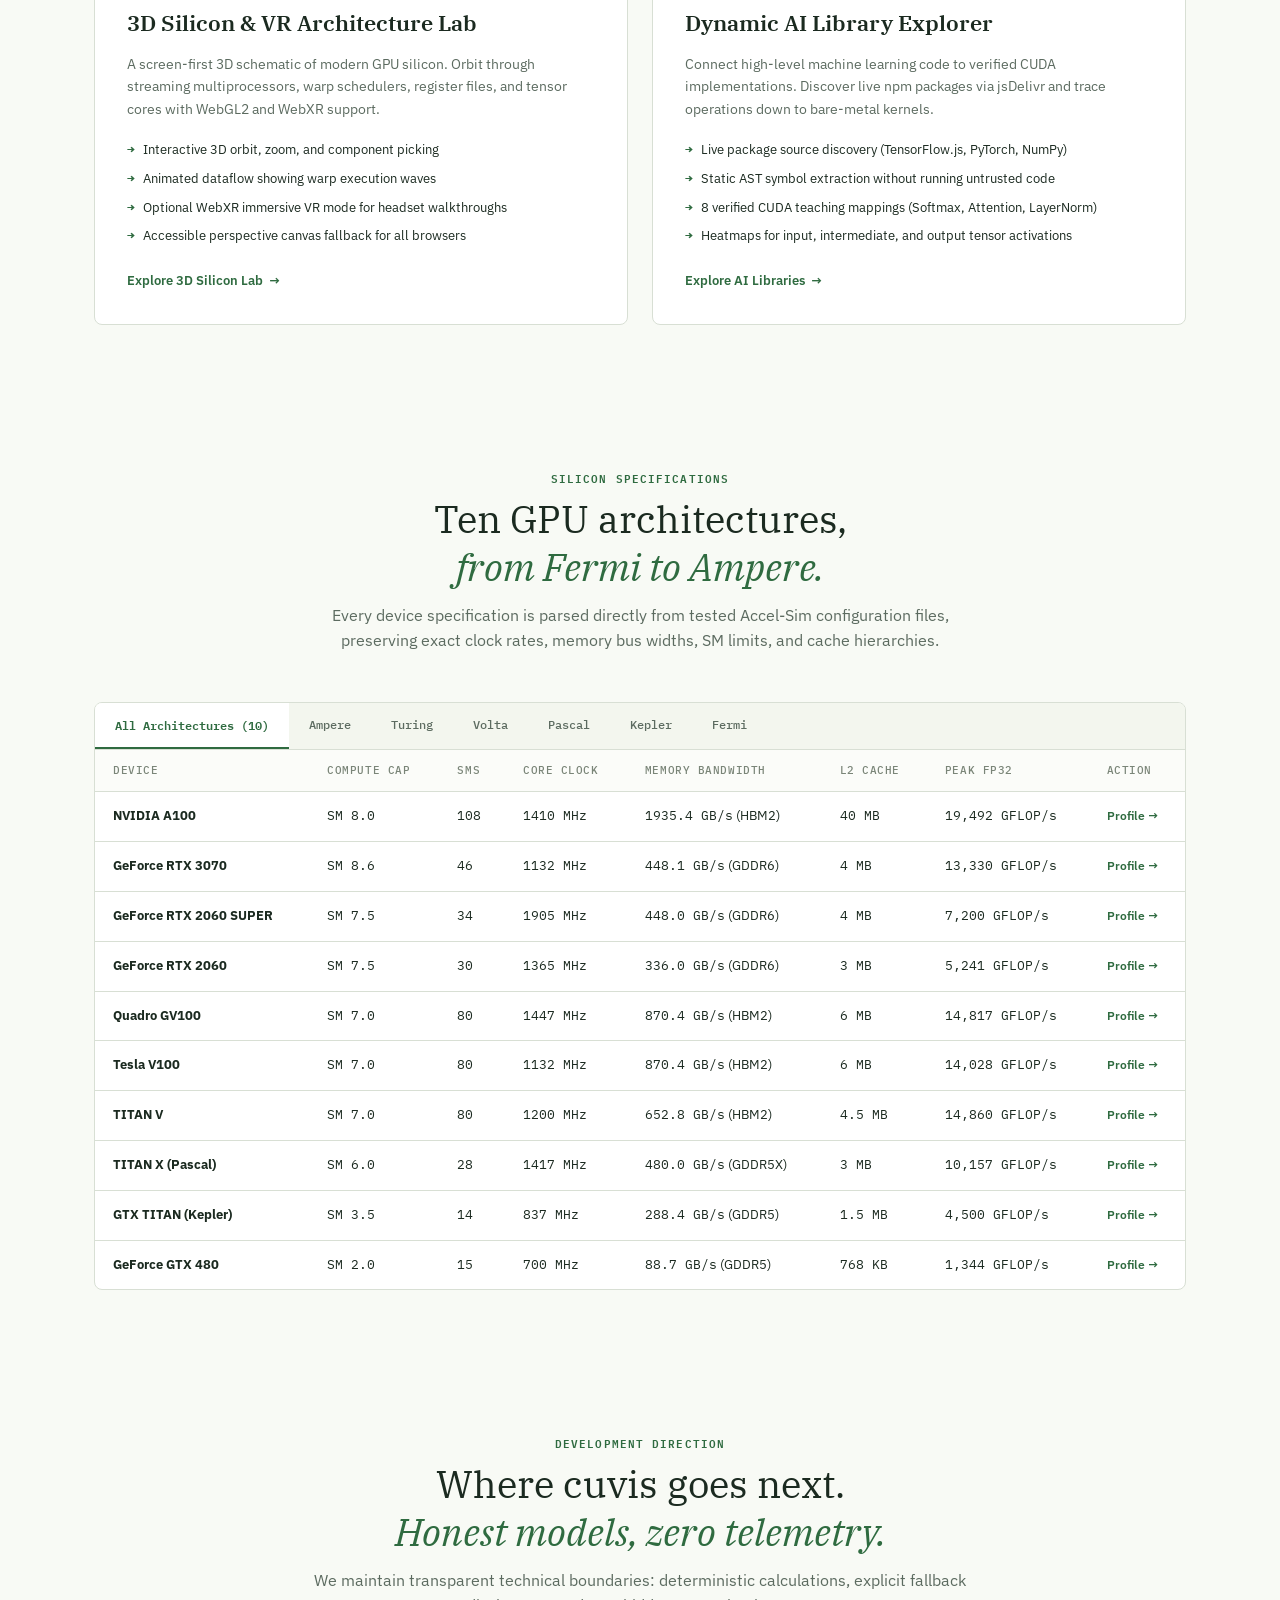
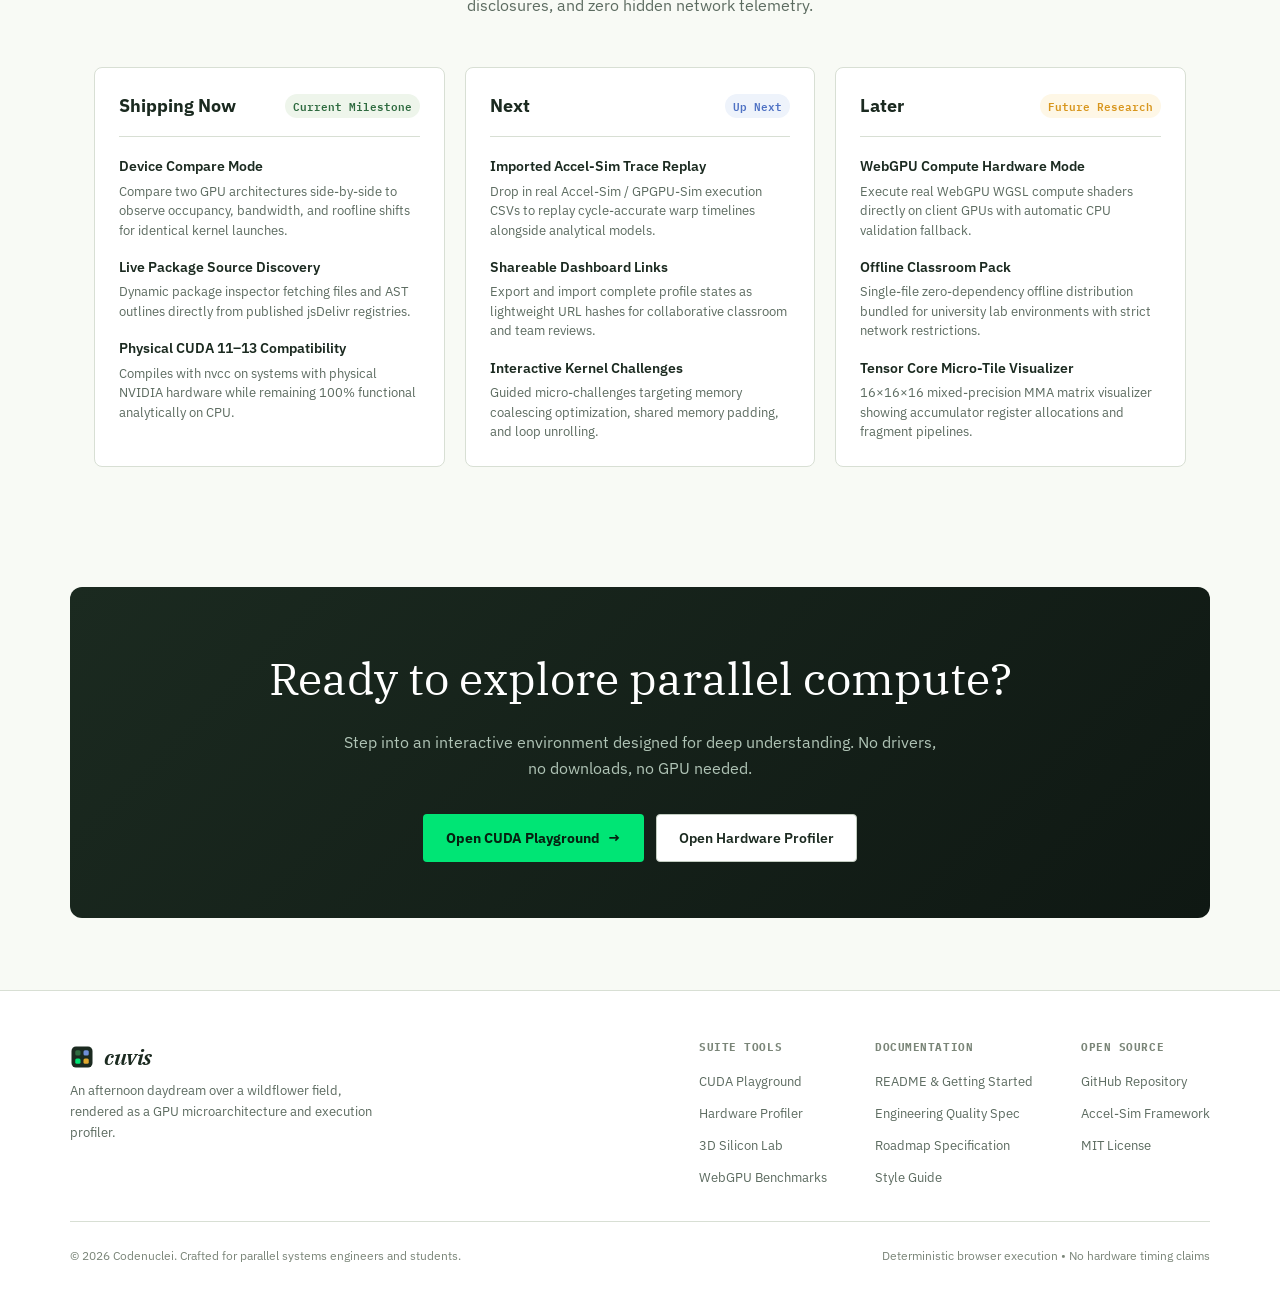
==== commit 57447374: "Build dedicated landing page with interactive warp visualizer and architecture matrix" ====
--- a/web/index.html
+++ b/web/index.html
@@ -1,35 +1,520 @@
 <!doctype html>
 <html lang="en">
 <head>
-<meta charset="utf-8">
-<meta name="viewport" content="width=device-width, initial-scale=1">
-<meta http-equiv="refresh" content="0; url=dashboard.html">
-<title>cuvis — CUDA visualizer &amp; playground</title>
-<link rel="icon" href="mark.svg" type="image/svg+xml">
-<style>
-  body {
-    background: #f8faf5;
-    color: #1b2a20;
-    font-family: Georgia, "Times New Roman", serif;
-    margin: 0;
-    display: grid;
-    place-items: center;
-    min-height: 100vh;
-    text-align: center;
-  }
-  .wordmark {
-    font-style: italic;
-    font-size: 2rem;
-    margin: 0 0 .5rem;
-  }
-  a { color: #3e7c4f; }
-</style>
+  <meta charset="utf-8">
+  <meta name="viewport" content="width=device-width, initial-scale=1">
+  <title>cuvis — CUDA Microarchitecture &amp; Parallel Computing Suite</title>
+  <meta name="description" content="An open, hardware-free GPU computing workbench. Trace lockstep warp execution, analyze memory coalescing, inspect AI library operators, and model cycle-accurate occupancy across 10 GPU architectures.">
+  <link rel="icon" href="mark.svg" type="image/svg+xml">
+  <link rel="preconnect" href="https://fonts.googleapis.com">
+  <link rel="preconnect" href="https://fonts.gstatic.com" crossorigin>
+  <link href="https://fonts.googleapis.com/css2?family=IBM+Plex+Mono:wght@400;500;600&family=IBM+Plex+Sans:wght@400;500;600;700&family=IBM+Plex+Serif:ital,wght@0,400;0,600;1,400;1,600&display=swap" rel="stylesheet">
+  <link rel="stylesheet" href="landing.css">
 </head>
 <body>
-<main>
-  <p class="wordmark">cuvis</p>
-  <p>Opening the device dashboard — the <a href="playground.html">playground</a> is one click away.</p>
-  <p><a href="dashboard.html">Dashboard</a></p>
-</main>
+
+  <!-- Top Navigation -->
+  <header class="landing-nav" role="banner">
+    <div class="nav-inner">
+      <a class="brand-group" href="index.html" aria-label="cuvis home">
+        <svg class="brand-mark" viewBox="0 0 32 32" fill="none" aria-hidden="true">
+          <rect x="2" y="2" width="28" height="28" rx="6" fill="#1b2a20"/>
+          <rect x="7" y="7" width="7" height="7" rx="2" fill="#2f6b40"/>
+          <rect x="18" y="7" width="7" height="7" rx="2" fill="#6f8fd8"/>
+          <rect x="7" y="18" width="7" height="7" rx="2" fill="#00e575"/>
+          <rect x="18" y="18" width="7" height="7" rx="2" fill="#e0a82e"/>
+        </svg>
+        <span class="brand-title">cuvis</span>
+      </a>
+      <nav class="nav-links" aria-label="Primary Navigation">
+        <a href="#workbenches">Workbenches</a>
+        <a href="#architectures">Silicon Matrix</a>
+        <a href="#roadmap">Roadmap</a>
+        <a href="playground.html">Playground</a>
+        <a href="dashboard.html">Profiler</a>
+        <a href="lab.html">3D Lab</a>
+        <a href="compute.html">WebGPU</a>
+      </nav>
+      <div>
+        <a class="nav-cta" href="playground.html">
+          Launch Playground <span>→</span>
+        </a>
+      </div>
+    </div>
+  </header>
+
+  <main>
+    <!-- Hero Section -->
+    <section class="hero" aria-labelledby="hero-heading">
+      <div class="hero-grid">
+        <div class="hero-copy">
+          <div class="hero-eyebrow">
+            <span class="pulse-dot"></span>
+            GPU COMPUTING &amp; MICROARCHITECTURE SUITE
+          </div>
+          <h1 class="hero-title" id="hero-heading">
+            CUDA Microarchitecture,<br>
+            <em>Visualized Down to the Silicon.</em>
+          </h1>
+          <p class="hero-lead">
+            An open, hardware-free suite for exploring parallel systems. Trace lockstep warp execution, analyze memory coalescing and shared memory bank conflicts, and model cycle-accurate occupancy across 10 GPU architectures from Fermi to Ampere.
+          </p>
+          <div class="hero-actions">
+            <a class="btn btn-primary" href="playground.html">
+              Open Interactive Playground <span>→</span>
+            </a>
+            <a class="btn btn-secondary" href="dashboard.html">
+              Launch Hardware Profiler
+            </a>
+            <a class="btn btn-outline" href="lab.html">
+              Spatial 3D Lab
+            </a>
+            <a class="btn btn-outline" href="compute.html">
+              WebGPU Engine
+            </a>
+          </div>
+          <div class="hero-stats-row">
+            <div class="hero-stat-item">
+              <strong>10</strong>
+              <span>Target GPUs Modeled</span>
+            </div>
+            <div class="hero-stat-item">
+              <strong>32</strong>
+              <span>Lane Lockstep Tracer</span>
+            </div>
+            <div class="hero-stat-item">
+              <strong>8</strong>
+              <span>Verified AI Mappings</span>
+            </div>
+            <div class="hero-stat-item">
+              <strong>0</strong>
+              <span>GPU Required</span>
+            </div>
+          </div>
+        </div>
+
+        <!-- Interactive Hero Warp Mini-Sim Card -->
+        <div class="hero-card" aria-label="Interactive Warp Execution Preview">
+          <div class="hero-card-header">
+            <div class="chip-meta">
+              <span class="chip-dot"></span>
+              <strong>WARP 0 EXECUTION MAP</strong>
+            </div>
+            <span class="chip-tag">SIMULATED STEPPER</span>
+          </div>
+          <div class="hero-card-body">
+            <div class="warp-sim-toolbar">
+              <select class="warp-kernel-select" id="hero-warp-select" aria-label="Select sample kernel">
+                <option value="vecAdd">vecAdd (Coalesced 100%)</option>
+                <option value="divergent">branchDivergence (if/else 50%)</option>
+                <option value="strided">stridedAccess (Uncoalesced 12.5%)</option>
+              </select>
+              <div class="warp-sim-btns">
+                <button class="btn-mini" id="hero-warp-step" type="button">Step</button>
+                <button class="btn-mini" id="hero-warp-play" type="button">Play</button>
+              </div>
+            </div>
+
+            <div class="warp-lanes-board">
+              <div class="lanes-label-row">
+                <span>Warp Lanes 00 – 15</span>
+                <span>Warp Lanes 16 – 31</span>
+              </div>
+              <div class="lanes-grid" id="hero-lanes-grid" aria-label="32 warp lanes">
+                <!-- Populated dynamically by landing.js -->
+              </div>
+              <div class="sim-stats-bar">
+                <div class="sim-stat-box">
+                  <small>Active Lanes</small>
+                  <strong id="stat-active-lanes">32 / 32</strong>
+                </div>
+                <div class="sim-stat-box">
+                  <small>Bus Transactions</small>
+                  <strong id="stat-memory-trans">4 sectors</strong>
+                </div>
+                <div class="sim-stat-box">
+                  <small>Coalescing Efficiency</small>
+                  <strong id="stat-coalescing-eff">100%</strong>
+                </div>
+              </div>
+            </div>
+          </div>
+          <div class="hero-card-footer">
+            <span>Lockstep execution with exact 32-byte sector memory modeling</span>
+            <a href="playground.html">Inspect in Playground →</a>
+          </div>
+        </div>
+      </div>
+    </section>
+
+    <!-- Workbenches Section (The Four Pillars) -->
+    <section class="section" id="workbenches" aria-labelledby="workbenches-heading">
+      <div class="section-header text-center">
+        <span class="section-eyebrow">THE ARCHITECTURE SUITE</span>
+        <h2 class="section-title" id="workbenches-heading">
+          Four dedicated workbenches.<br><em>One unified microarchitecture model.</em>
+        </h2>
+        <p class="section-desc">
+          Whether you are optimizing low-level CUDA kernels, analyzing hardware roofline limits, or teaching GPU architecture, cuvis provides dedicated tools grounded in real hardware specifications.
+        </p>
+      </div>
+
+      <div class="pillars-grid">
+        <!-- Card 1 -->
+        <article class="pillar-card">
+          <span class="pillar-badge">01 / PARALLEL WORKBENCH</span>
+          <h3>Interactive CUDA Playground</h3>
+          <p>
+            An in-browser CUDA C interpreter and execution stepper. Write or edit kernels, configure grid/block dimensions, and scrub through recorded execution step-by-step.
+          </p>
+          <ul class="pillar-features">
+            <li>Step forward and backward with source-linked highlighting</li>
+            <li>32-byte sector memory coalescing and request visualizer</li>
+            <li>Detect barrier synchronization deadlocks and race hazards</li>
+            <li>Inspect local variable state and final output buffers</li>
+          </ul>
+          <a class="pillar-link" href="playground.html">Launch Playground <span>→</span></a>
+        </article>
+
+        <!-- Card 2 -->
+        <article class="pillar-card">
+          <span class="pillar-badge">02 / HARDWARE PROFILER</span>
+          <h3>Accel-Sim Analytical Profiler</h3>
+          <p>
+            Hardware analysis derived straight from Accel-Sim and GPGPU-Sim hardware descriptions. Compares 8 classic parallel benchmark kernels across 10 GPU architectures.
+          </p>
+          <ul class="pillar-features">
+            <li>Theoretical vs. achieved occupancy calculations per SM</li>
+            <li>Arithmetic intensity vs. DRAM bandwidth roofline curves</li>
+            <li>Cycle counts, IPC, and L1/L2 cache hit-rate modeling</li>
+            <li>Multi-kernel stream timeline with H2D and D2H PCIe staging</li>
+          </ul>
+          <a class="pillar-link" href="dashboard.html">Open Hardware Profiler <span>→</span></a>
+        </article>
+
+        <!-- Card 3 -->
+        <article class="pillar-card">
+          <span class="pillar-badge">03 / SPATIAL EXPLORATION</span>
+          <h3>3D Silicon &amp; VR Architecture Lab</h3>
+          <p>
+            A screen-first 3D schematic of modern GPU silicon. Orbit through streaming multiprocessors, warp schedulers, register files, and tensor cores with WebGL2 and WebXR support.
+          </p>
+          <ul class="pillar-features">
+            <li>Interactive 3D orbit, zoom, and component picking</li>
+            <li>Animated dataflow showing warp execution waves</li>
+            <li>Optional WebXR immersive VR mode for headset walkthroughs</li>
+            <li>Accessible perspective canvas fallback for all browsers</li>
+          </ul>
+          <a class="pillar-link" href="lab.html">Explore 3D Silicon Lab <span>→</span></a>
+        </article>
+
+        <!-- Card 4 -->
+        <article class="pillar-card">
+          <span class="pillar-badge">04 / FRAMEWORK BRIDGING</span>
+          <h3>Dynamic AI Library Explorer</h3>
+          <p>
+            Connect high-level machine learning code to verified CUDA implementations. Discover live npm packages via jsDelivr and trace operations down to bare-metal kernels.
+          </p>
+          <ul class="pillar-features">
+            <li>Live package source discovery (TensorFlow.js, PyTorch, NumPy)</li>
+            <li>Static AST symbol extraction without running untrusted code</li>
+            <li>8 verified CUDA teaching mappings (Softmax, Attention, LayerNorm)</li>
+            <li>Heatmaps for input, intermediate, and output tensor activations</li>
+          </ul>
+          <a class="pillar-link" href="playground.html#library">Explore AI Libraries <span>→</span></a>
+        </article>
+      </div>
+    </section>
+
+    <!-- Architecture Showcase & Comparison Matrix -->
+    <section class="section" id="architectures" aria-labelledby="arch-heading">
+      <div class="section-header text-center">
+        <span class="section-eyebrow">SILICON SPECIFICATIONS</span>
+        <h2 class="section-title" id="arch-heading">
+          Ten GPU architectures,<br><em>from Fermi to Ampere.</em>
+        </h2>
+        <p class="section-desc">
+          Every device specification is parsed directly from tested Accel-Sim configuration files, preserving exact clock rates, memory bus widths, SM limits, and cache hierarchies.
+        </p>
+      </div>
+
+      <div class="arch-card">
+        <div class="arch-tabs" role="tablist" aria-label="Filter by generation">
+          <button class="arch-tab active" data-gen="all" type="button">All Architectures (10)</button>
+          <button class="arch-tab" data-gen="Ampere" type="button">Ampere</button>
+          <button class="arch-tab" data-gen="Turing" type="button">Turing</button>
+          <button class="arch-tab" data-gen="Volta" type="button">Volta</button>
+          <button class="arch-tab" data-gen="Pascal" type="button">Pascal</button>
+          <button class="arch-tab" data-gen="Kepler" type="button">Kepler</button>
+          <button class="arch-tab" data-gen="Fermi" type="button">Fermi</button>
+        </div>
+        <div class="arch-table-wrap">
+          <table class="arch-table">
+            <thead>
+              <tr>
+                <th>Device</th>
+                <th>Compute Cap</th>
+                <th>SMs</th>
+                <th>Core Clock</th>
+                <th>Memory Bandwidth</th>
+                <th>L2 Cache</th>
+                <th>Peak FP32</th>
+                <th>Action</th>
+              </tr>
+            </thead>
+            <tbody id="arch-tbody">
+              <tr data-gen="Ampere">
+                <td><strong>NVIDIA A100</strong></td>
+                <td><span class="mono">SM 8.0</span></td>
+                <td><span class="mono">108</span></td>
+                <td><span class="mono">1410 MHz</span></td>
+                <td><span class="mono">1935.4 GB/s</span> (HBM2)</td>
+                <td><span class="mono">40 MB</span></td>
+                <td><span class="mono">19,492 GFLOP/s</span></td>
+                <td><a class="action-link" href="dashboard.html">Profile →</a></td>
+              </tr>
+              <tr data-gen="Ampere">
+                <td><strong>GeForce RTX 3070</strong></td>
+                <td><span class="mono">SM 8.6</span></td>
+                <td><span class="mono">46</span></td>
+                <td><span class="mono">1132 MHz</span></td>
+                <td><span class="mono">448.1 GB/s</span> (GDDR6)</td>
+                <td><span class="mono">4 MB</span></td>
+                <td><span class="mono">13,330 GFLOP/s</span></td>
+                <td><a class="action-link" href="dashboard.html">Profile →</a></td>
+              </tr>
+              <tr data-gen="Turing">
+                <td><strong>GeForce RTX 2060 SUPER</strong></td>
+                <td><span class="mono">SM 7.5</span></td>
+                <td><span class="mono">34</span></td>
+                <td><span class="mono">1905 MHz</span></td>
+                <td><span class="mono">448.0 GB/s</span> (GDDR6)</td>
+                <td><span class="mono">4 MB</span></td>
+                <td><span class="mono">7,200 GFLOP/s</span></td>
+                <td><a class="action-link" href="dashboard.html">Profile →</a></td>
+              </tr>
+              <tr data-gen="Turing">
+                <td><strong>GeForce RTX 2060</strong></td>
+                <td><span class="mono">SM 7.5</span></td>
+                <td><span class="mono">30</span></td>
+                <td><span class="mono">1365 MHz</span></td>
+                <td><span class="mono">336.0 GB/s</span> (GDDR6)</td>
+                <td><span class="mono">3 MB</span></td>
+                <td><span class="mono">5,241 GFLOP/s</span></td>
+                <td><a class="action-link" href="dashboard.html">Profile →</a></td>
+              </tr>
+              <tr data-gen="Volta">
+                <td><strong>Quadro GV100</strong></td>
+                <td><span class="mono">SM 7.0</span></td>
+                <td><span class="mono">80</span></td>
+                <td><span class="mono">1447 MHz</span></td>
+                <td><span class="mono">870.4 GB/s</span> (HBM2)</td>
+                <td><span class="mono">6 MB</span></td>
+                <td><span class="mono">14,817 GFLOP/s</span></td>
+                <td><a class="action-link" href="dashboard.html">Profile →</a></td>
+              </tr>
+              <tr data-gen="Volta">
+                <td><strong>Tesla V100</strong></td>
+                <td><span class="mono">SM 7.0</span></td>
+                <td><span class="mono">80</span></td>
+                <td><span class="mono">1132 MHz</span></td>
+                <td><span class="mono">870.4 GB/s</span> (HBM2)</td>
+                <td><span class="mono">6 MB</span></td>
+                <td><span class="mono">14,028 GFLOP/s</span></td>
+                <td><a class="action-link" href="dashboard.html">Profile →</a></td>
+              </tr>
+              <tr data-gen="Volta">
+                <td><strong>TITAN V</strong></td>
+                <td><span class="mono">SM 7.0</span></td>
+                <td><span class="mono">80</span></td>
+                <td><span class="mono">1200 MHz</span></td>
+                <td><span class="mono">652.8 GB/s</span> (HBM2)</td>
+                <td><span class="mono">4.5 MB</span></td>
+                <td><span class="mono">14,860 GFLOP/s</span></td>
+                <td><a class="action-link" href="dashboard.html">Profile →</a></td>
+              </tr>
+              <tr data-gen="Pascal">
+                <td><strong>TITAN X (Pascal)</strong></td>
+                <td><span class="mono">SM 6.0</span></td>
+                <td><span class="mono">28</span></td>
+                <td><span class="mono">1417 MHz</span></td>
+                <td><span class="mono">480.0 GB/s</span> (GDDR5X)</td>
+                <td><span class="mono">3 MB</span></td>
+                <td><span class="mono">10,157 GFLOP/s</span></td>
+                <td><a class="action-link" href="dashboard.html">Profile →</a></td>
+              </tr>
+              <tr data-gen="Kepler">
+                <td><strong>GTX TITAN (Kepler)</strong></td>
+                <td><span class="mono">SM 3.5</span></td>
+                <td><span class="mono">14</span></td>
+                <td><span class="mono">837 MHz</span></td>
+                <td><span class="mono">288.4 GB/s</span> (GDDR5)</td>
+                <td><span class="mono">1.5 MB</span></td>
+                <td><span class="mono">4,500 GFLOP/s</span></td>
+                <td><a class="action-link" href="dashboard.html">Profile →</a></td>
+              </tr>
+              <tr data-gen="Fermi">
+                <td><strong>GeForce GTX 480</strong></td>
+                <td><span class="mono">SM 2.0</span></td>
+                <td><span class="mono">15</span></td>
+                <td><span class="mono">700 MHz</span></td>
+                <td><span class="mono">88.7 GB/s</span> (GDDR5)</td>
+                <td><span class="mono">768 KB</span></td>
+                <td><span class="mono">1,344 GFLOP/s</span></td>
+                <td><a class="action-link" href="dashboard.html">Profile →</a></td>
+              </tr>
+            </tbody>
+          </table>
+        </div>
+      </div>
+    </section>
+
+    <!-- Product Roadmap -->
+    <section class="section" id="roadmap" aria-labelledby="roadmap-heading">
+      <div class="section-header text-center">
+        <span class="section-eyebrow">DEVELOPMENT DIRECTION</span>
+        <h2 class="section-title" id="roadmap-heading">
+          Where cuvis goes next.<br><em>Honest models, zero telemetry.</em>
+        </h2>
+        <p class="section-desc">
+          We maintain transparent technical boundaries: deterministic calculations, explicit fallback disclosures, and zero hidden network telemetry.
+        </p>
+      </div>
+
+      <div class="roadmap-grid">
+        <div class="roadmap-col">
+          <div class="roadmap-col-header">
+            <h3>Shipping Now</h3>
+            <span class="roadmap-status-badge status-now">Current Milestone</span>
+          </div>
+          <div class="roadmap-cards">
+            <div class="roadmap-item">
+              <h4>Device Compare Mode</h4>
+              <p>Compare two GPU architectures side-by-side to observe occupancy, bandwidth, and roofline shifts for identical kernel launches.</p>
+            </div>
+            <div class="roadmap-item">
+              <h4>Live Package Source Discovery</h4>
+              <p>Dynamic package inspector fetching files and AST outlines directly from published jsDelivr registries.</p>
+            </div>
+            <div class="roadmap-item">
+              <h4>Physical CUDA 11–13 Compatibility</h4>
+              <p>Compiles with nvcc on systems with physical NVIDIA hardware while remaining 100% functional analytically on CPU.</p>
+            </div>
+          </div>
+        </div>
+
+        <div class="roadmap-col">
+          <div class="roadmap-col-header">
+            <h3>Next</h3>
+            <span class="roadmap-status-badge status-next">Up Next</span>
+          </div>
+          <div class="roadmap-cards">
+            <div class="roadmap-item">
+              <h4>Imported Accel-Sim Trace Replay</h4>
+              <p>Drop in real Accel-Sim / GPGPU-Sim execution CSVs to replay cycle-accurate warp timelines alongside analytical models.</p>
+            </div>
+            <div class="roadmap-item">
+              <h4>Shareable Dashboard Links</h4>
+              <p>Export and import complete profile states as lightweight URL hashes for collaborative classroom and team reviews.</p>
+            </div>
+            <div class="roadmap-item">
+              <h4>Interactive Kernel Challenges</h4>
+              <p>Guided micro-challenges targeting memory coalescing optimization, shared memory padding, and loop unrolling.</p>
+            </div>
+          </div>
+        </div>
+
+        <div class="roadmap-col">
+          <div class="roadmap-col-header">
+            <h3>Later</h3>
+            <span class="roadmap-status-badge status-later">Future Research</span>
+          </div>
+          <div class="roadmap-cards">
+            <div class="roadmap-item">
+              <h4>WebGPU Compute Hardware Mode</h4>
+              <p>Execute real WebGPU WGSL compute shaders directly on client GPUs with automatic CPU validation fallback.</p>
+            </div>
+            <div class="roadmap-item">
+              <h4>Offline Classroom Pack</h4>
+              <p>Single-file zero-dependency offline distribution bundled for university lab environments with strict network restrictions.</p>
+            </div>
+            <div class="roadmap-item">
+              <h4>Tensor Core Micro-Tile Visualizer</h4>
+              <p>16×16×16 mixed-precision MMA matrix visualizer showing accumulator register allocations and fragment pipelines.</p>
+            </div>
+          </div>
+        </div>
+      </div>
+    </section>
+
+    <!-- Call to Action Banner -->
+    <div class="cta-banner">
+      <h2>Ready to explore parallel compute?</h2>
+      <p>
+        Step into an interactive environment designed for deep understanding. No drivers, no downloads, no GPU needed.
+      </p>
+      <div class="hero-actions">
+        <a class="btn btn-neon" href="playground.html">Open CUDA Playground <span>→</span></a>
+        <a class="btn btn-secondary" href="dashboard.html">Open Hardware Profiler</a>
+      </div>
+    </div>
+  </main>
+
+  <!-- Footer -->
+  <footer class="landing-footer" role="contentinfo">
+    <div class="footer-inner">
+      <div class="footer-top">
+        <div class="footer-brand">
+          <div class="brand-group">
+            <svg class="brand-mark" viewBox="0 0 32 32" fill="none" aria-hidden="true">
+              <rect x="2" y="2" width="28" height="28" rx="6" fill="#1b2a20"/>
+              <rect x="7" y="7" width="7" height="7" rx="2" fill="#2f6b40"/>
+              <rect x="18" y="7" width="7" height="7" rx="2" fill="#6f8fd8"/>
+              <rect x="7" y="18" width="7" height="7" rx="2" fill="#00e575"/>
+              <rect x="18" y="18" width="7" height="7" rx="2" fill="#e0a82e"/>
+            </svg>
+            <span class="brand-title">cuvis</span>
+          </div>
+          <p>
+            An afternoon daydream over a wildflower field, rendered as a GPU microarchitecture and execution profiler.
+          </p>
+        </div>
+        <div class="footer-links-group">
+          <div class="footer-col">
+            <h5>Suite Tools</h5>
+            <ul>
+              <li><a href="playground.html">CUDA Playground</a></li>
+              <li><a href="dashboard.html">Hardware Profiler</a></li>
+              <li><a href="lab.html">3D Silicon Lab</a></li>
+              <li><a href="compute.html">WebGPU Benchmarks</a></li>
+            </ul>
+          </div>
+          <div class="footer-col">
+            <h5>Documentation</h5>
+            <ul>
+              <li><a href="https://github.com/Codenuclei/cuda-visualizer/blob/master/README.md" target="_blank" rel="noopener">README &amp; Getting Started</a></li>
+              <li><a href="https://github.com/Codenuclei/cuda-visualizer/blob/master/docs/engineering-quality-spec.md" target="_blank" rel="noopener">Engineering Quality Spec</a></li>
+              <li><a href="https://github.com/Codenuclei/cuda-visualizer/blob/master/docs/roadmap.md" target="_blank" rel="noopener">Roadmap Specification</a></li>
+              <li><a href="https://github.com/Codenuclei/cuda-visualizer/blob/master/docs/style-guide.md" target="_blank" rel="noopener">Style Guide</a></li>
+            </ul>
+          </div>
+          <div class="footer-col">
+            <h5>Open Source</h5>
+            <ul>
+              <li><a href="https://github.com/Codenuclei/cuda-visualizer" target="_blank" rel="noopener">GitHub Repository</a></li>
+              <li><a href="https://github.com/accel-sim/accel-sim-framework" target="_blank" rel="noopener">Accel-Sim Framework</a></li>
+              <li><a href="https://github.com/Codenuclei/cuda-visualizer/blob/master/LICENSE" target="_blank" rel="noopener">MIT License</a></li>
+            </ul>
+          </div>
+        </div>
+      </div>
+      <div class="footer-bottom">
+        <span>&copy; 2026 Codenuclei. Crafted for parallel systems engineers and students.</span>
+        <span>Deterministic browser execution &bull; No hardware timing claims</span>
+      </div>
+    </div>
+  </footer>
+
+  <script src="landing.js"></script>
 </body>
 </html>
--- a/web/landing.css
+++ b/web/landing.css
@@ -0,0 +1,776 @@
+/* cuvis — Landing Page Stylesheet
+   Design system: IBM Plex Serif for display voice, Plex Sans for prose and controls,
+   Plex Mono for technical telemetry. Meadow palette with crisp architectural accents. */
+
+:root {
+  --sky: #d7e4f0;
+  --meadow: #ecf2e4;
+  --paper: #f8faf5;
+  --panel: #ffffff;
+  --panel-tint: #f3f6ee;
+  --ink: #1b2a20;
+  --slate: #5c6b60;
+  --steel: #7a8578;
+  --line: #d8dfd4;
+  --line-strong: #c2ccc0;
+  --fern: #2f6b40;
+  --fern-hover: #265733;
+  --fern-light: #eef5eb;
+  --cornflower: #4f72c4;
+  --butter: #d8961d;
+  --butter-light: #fef7e6;
+  --dark-chip: #0f1813;
+  --neon-accent: #00e575;
+
+  --font-sans: 'IBM Plex Sans', system-ui, -apple-system, "Segoe UI", sans-serif;
+  --font-serif: 'IBM Plex Serif', Georgia, serif;
+  --font-mono: 'IBM Plex Mono', ui-monospace, "SF Mono", monospace;
+
+  --radius-sm: 4px;
+  --radius-md: 8px;
+  --radius-lg: 12px;
+  --radius-full: 9999px;
+  --max-w: 1140px;
+}
+
+* { margin: 0; padding: 0; box-sizing: border-box; }
+html { scroll-behavior: smooth; }
+body {
+  font-family: var(--font-sans);
+  font-size: 15px;
+  line-height: 1.6;
+  color: var(--ink);
+  background: var(--paper);
+  -webkit-font-smoothing: antialiased;
+}
+
+/* Accessible focus */
+*:focus-visible {
+  outline: 2px solid var(--fern);
+  outline-offset: 2px;
+}
+
+/* Nav */
+.landing-nav {
+  position: sticky;
+  top: 0;
+  z-index: 100;
+  background: rgba(248, 250, 245, 0.94);
+  backdrop-filter: blur(10px);
+  border-bottom: 1px solid var(--line);
+  padding: 0 24px;
+}
+.nav-inner {
+  max-width: var(--max-w);
+  margin: 0 auto;
+  height: 64px;
+  display: flex;
+  align-items: center;
+  justify-content: space-between;
+  gap: 16px;
+}
+.brand-group {
+  display: flex;
+  align-items: center;
+  gap: 10px;
+  text-decoration: none;
+  color: var(--ink);
+}
+.brand-mark {
+  width: 24px;
+  height: 24px;
+}
+.brand-title {
+  font-family: var(--font-serif);
+  font-size: 1.4rem;
+  font-style: italic;
+  font-weight: 600;
+  letter-spacing: -0.02em;
+}
+.nav-links {
+  display: flex;
+  align-items: center;
+  gap: 24px;
+}
+.nav-links a {
+  text-decoration: none;
+  color: var(--slate);
+  font-weight: 500;
+  font-size: 14px;
+  transition: color 0.15s ease;
+}
+.nav-links a:hover {
+  color: var(--fern);
+}
+.nav-cta {
+  background: var(--fern);
+  color: #fff !important;
+  padding: 8px 16px;
+  border-radius: var(--radius-sm);
+  font-size: 13px !important;
+  font-weight: 600 !important;
+  display: inline-flex;
+  align-items: center;
+  gap: 6px;
+  transition: background 0.15s ease, transform 0.1s ease;
+}
+.nav-cta:hover {
+  background: var(--fern-hover);
+  transform: translateY(-1px);
+}
+
+/* Hero */
+.hero {
+  padding: 64px 24px 48px;
+  max-width: var(--max-w);
+  margin: 0 auto;
+}
+.hero-grid {
+  display: grid;
+  grid-template-columns: 1.15fr 0.85fr;
+  gap: 48px;
+  align-items: center;
+}
+.hero-eyebrow {
+  display: inline-flex;
+  align-items: center;
+  gap: 8px;
+  font-family: var(--font-mono);
+  font-size: 12px;
+  letter-spacing: 0.08em;
+  text-transform: uppercase;
+  color: var(--fern);
+  background: var(--fern-light);
+  padding: 4px 12px;
+  border-radius: var(--radius-full);
+  margin-bottom: 20px;
+  font-weight: 500;
+}
+.hero-eyebrow .pulse-dot {
+  width: 6px;
+  height: 6px;
+  border-radius: 50%;
+  background: var(--fern);
+  box-shadow: 0 0 0 3px rgba(47, 107, 64, 0.2);
+}
+.hero-title {
+  font-family: var(--font-serif);
+  font-size: clamp(2.4rem, 4vw, 3.5rem);
+  font-weight: 400;
+  line-height: 1.15;
+  letter-spacing: -0.02em;
+  margin-bottom: 20px;
+  color: var(--ink);
+}
+.hero-title em {
+  font-style: italic;
+  color: var(--fern);
+}
+.hero-lead {
+  font-size: 17px;
+  line-height: 1.65;
+  color: var(--slate);
+  margin-bottom: 32px;
+}
+.hero-actions {
+  display: flex;
+  flex-wrap: wrap;
+  gap: 12px;
+  margin-bottom: 32px;
+}
+.btn {
+  display: inline-flex;
+  align-items: center;
+  justify-content: center;
+  gap: 8px;
+  padding: 12px 22px;
+  font-size: 14px;
+  font-weight: 600;
+  text-decoration: none;
+  border-radius: var(--radius-sm);
+  cursor: pointer;
+  transition: all 0.15s ease;
+  border: 1px solid transparent;
+}
+.btn-primary {
+  background: var(--fern);
+  color: #fff;
+  box-shadow: 0 2px 4px rgba(47, 107, 64, 0.15);
+}
+.btn-primary:hover {
+  background: var(--fern-hover);
+  transform: translateY(-1px);
+}
+.btn-secondary {
+  background: #fff;
+  color: var(--ink);
+  border-color: var(--line-strong);
+}
+.btn-secondary:hover {
+  border-color: var(--slate);
+  background: var(--panel-tint);
+  transform: translateY(-1px);
+}
+.btn-outline {
+  background: transparent;
+  color: var(--slate);
+  border-color: var(--line);
+}
+.btn-outline:hover {
+  color: var(--ink);
+  border-color: var(--steel);
+}
+
+.hero-stats-row {
+  display: flex;
+  gap: 28px;
+  padding-top: 24px;
+  border-top: 1px solid var(--line);
+}
+.hero-stat-item strong {
+  display: block;
+  font-family: var(--font-serif);
+  font-size: 1.8rem;
+  font-weight: 600;
+  line-height: 1;
+  color: var(--ink);
+}
+.hero-stat-item span {
+  font-size: 12px;
+  color: var(--steel);
+  font-family: var(--font-mono);
+  text-transform: uppercase;
+  letter-spacing: 0.04em;
+}
+
+/* Interactive Hero Warp Visualizer */
+.hero-card {
+  background: #fff;
+  border: 1px solid var(--line);
+  border-radius: var(--radius-md);
+  box-shadow: 0 10px 30px rgba(27, 42, 32, 0.06);
+  overflow: hidden;
+  display: flex;
+  flex-direction: column;
+}
+.hero-card-header {
+  background: var(--dark-chip);
+  color: #e5ede7;
+  padding: 14px 18px;
+  display: flex;
+  align-items: center;
+  justify-content: space-between;
+  border-bottom: 1px solid rgba(255, 255, 255, 0.1);
+}
+.chip-meta {
+  display: flex;
+  align-items: center;
+  gap: 8px;
+  font-family: var(--font-mono);
+  font-size: 12px;
+}
+.chip-dot {
+  width: 8px;
+  height: 8px;
+  border-radius: 50%;
+  background: var(--neon-accent);
+  box-shadow: 0 0 8px var(--neon-accent);
+}
+.chip-tag {
+  color: #8da194;
+  font-size: 11px;
+}
+.hero-card-body {
+  padding: 20px;
+  background: #fbfcf9;
+}
+.warp-sim-toolbar {
+  display: flex;
+  align-items: center;
+  justify-content: space-between;
+  gap: 12px;
+  margin-bottom: 14px;
+}
+.warp-kernel-select {
+  font-family: var(--font-mono);
+  font-size: 12px;
+  padding: 6px 10px;
+  border: 1px solid var(--line);
+  border-radius: var(--radius-sm);
+  background: #fff;
+  color: var(--ink);
+}
+.warp-sim-btns {
+  display: flex;
+  gap: 6px;
+}
+.btn-mini {
+  padding: 5px 10px;
+  font-size: 11px;
+  font-family: var(--font-mono);
+  border: 1px solid var(--line);
+  background: #fff;
+  border-radius: var(--radius-sm);
+  cursor: pointer;
+}
+.btn-mini:hover {
+  background: var(--panel-tint);
+  border-color: var(--steel);
+}
+.btn-mini.active {
+  background: var(--fern);
+  color: #fff;
+  border-color: var(--fern);
+}
+
+.warp-lanes-board {
+  background: var(--dark-chip);
+  border-radius: var(--radius-sm);
+  padding: 14px;
+  color: #e5ede7;
+}
+.lanes-label-row {
+  display: flex;
+  justify-content: space-between;
+  font-family: var(--font-mono);
+  font-size: 11px;
+  color: #8da194;
+  margin-bottom: 8px;
+  text-transform: uppercase;
+  letter-spacing: 0.05em;
+}
+.lanes-grid {
+  display: grid;
+  grid-template-columns: repeat(16, 1fr);
+  gap: 4px;
+  margin-bottom: 12px;
+}
+.lane-cell {
+  aspect-ratio: 1;
+  background: #1b2820;
+  border-radius: 2px;
+  display: flex;
+  align-items: center;
+  justify-content: center;
+  font-family: var(--font-mono);
+  font-size: 9px;
+  color: #6a8272;
+  transition: all 0.15s ease;
+  cursor: default;
+}
+.lane-cell.active {
+  background: var(--neon-accent);
+  color: #052110;
+  font-weight: 700;
+  box-shadow: 0 0 6px rgba(0, 229, 117, 0.4);
+}
+.lane-cell.divergent {
+  background: #ff5252;
+  color: #fff;
+  font-weight: 700;
+}
+.lane-cell.coalesced {
+  background: #5b8ff9;
+  color: #fff;
+  font-weight: 700;
+}
+.sim-stats-bar {
+  display: grid;
+  grid-template-columns: repeat(3, 1fr);
+  gap: 8px;
+  padding-top: 10px;
+  border-top: 1px solid rgba(255, 255, 255, 0.1);
+  text-align: center;
+}
+.sim-stat-box small {
+  display: block;
+  font-size: 10px;
+  color: #8da194;
+  font-family: var(--font-mono);
+  text-transform: uppercase;
+}
+.sim-stat-box strong {
+  font-size: 13px;
+  color: #fff;
+  font-family: var(--font-mono);
+}
+.hero-card-footer {
+  padding: 12px 18px;
+  background: #fff;
+  border-top: 1px solid var(--line);
+  display: flex;
+  align-items: center;
+  justify-content: space-between;
+  font-size: 12px;
+  color: var(--slate);
+}
+.hero-card-footer a {
+  color: var(--fern);
+  font-weight: 600;
+  text-decoration: none;
+}
+.hero-card-footer a:hover {
+  text-decoration: underline;
+}
+
+/* Sections */
+.section {
+  padding: 72px 24px;
+  max-width: var(--max-w);
+  margin: 0 auto;
+}
+.section-header {
+  margin-bottom: 48px;
+}
+.section-header.text-center {
+  text-align: center;
+}
+.section-eyebrow {
+  font-family: var(--font-mono);
+  font-size: 11px;
+  text-transform: uppercase;
+  letter-spacing: 0.1em;
+  color: var(--fern);
+  font-weight: 600;
+  margin-bottom: 8px;
+  display: block;
+}
+.section-title {
+  font-family: var(--font-serif);
+  font-size: clamp(1.8rem, 3vw, 2.4rem);
+  font-weight: 400;
+  color: var(--ink);
+  line-height: 1.25;
+  margin-bottom: 12px;
+}
+.section-title em {
+  font-style: italic;
+  color: var(--fern);
+}
+.section-desc {
+  font-size: 16px;
+  color: var(--slate);
+  max-width: 680px;
+  margin: 0 auto;
+}
+
+/* 4 Pillars */
+.pillars-grid {
+  display: grid;
+  grid-template-columns: repeat(2, 1fr);
+  gap: 24px;
+}
+.pillar-card {
+  background: #fff;
+  border: 1px solid var(--line);
+  border-radius: var(--radius-md);
+  padding: 32px;
+  display: flex;
+  flex-direction: column;
+  transition: transform 0.15s ease, box-shadow 0.15s ease, border-color 0.15s ease;
+}
+.pillar-card:hover {
+  transform: translateY(-2px);
+  box-shadow: 0 12px 28px rgba(27, 42, 32, 0.06);
+  border-color: var(--line-strong);
+}
+.pillar-badge {
+  font-family: var(--font-mono);
+  font-size: 11px;
+  color: var(--steel);
+  margin-bottom: 12px;
+  letter-spacing: 0.05em;
+  font-weight: 500;
+}
+.pillar-card h3 {
+  font-family: var(--font-serif);
+  font-size: 1.35rem;
+  font-weight: 600;
+  margin-bottom: 12px;
+  color: var(--ink);
+}
+.pillar-card p {
+  color: var(--slate);
+  font-size: 14px;
+  line-height: 1.6;
+  margin-bottom: 20px;
+  flex-grow: 1;
+}
+.pillar-features {
+  list-style: none;
+  margin-bottom: 24px;
+  display: flex;
+  flex-direction: column;
+  gap: 8px;
+}
+.pillar-features li {
+  font-size: 13px;
+  color: var(--ink);
+  display: flex;
+  align-items: flex-start;
+  gap: 8px;
+}
+.pillar-features li::before {
+  content: "→";
+  color: var(--fern);
+  font-family: var(--font-mono);
+  font-weight: 700;
+}
+.pillar-link {
+  font-size: 13px;
+  font-weight: 600;
+  color: var(--fern);
+  text-decoration: none;
+  display: inline-flex;
+  align-items: center;
+  gap: 6px;
+}
+.pillar-link:hover {
+  text-decoration: underline;
+}
+
+/* Architecture Showcase */
+.arch-card {
+  background: #fff;
+  border: 1px solid var(--line);
+  border-radius: var(--radius-md);
+  overflow: hidden;
+}
+.arch-tabs {
+  display: flex;
+  background: var(--panel-tint);
+  border-bottom: 1px solid var(--line);
+  overflow-x: auto;
+}
+.arch-tab {
+  padding: 12px 20px;
+  font-family: var(--font-mono);
+  font-size: 12px;
+  font-weight: 500;
+  border: none;
+  background: transparent;
+  color: var(--slate);
+  cursor: pointer;
+  white-space: nowrap;
+  border-bottom: 2px solid transparent;
+  transition: all 0.15s ease;
+}
+.arch-tab:hover {
+  color: var(--ink);
+}
+.arch-tab.active {
+  color: var(--fern);
+  border-bottom-color: var(--fern);
+  background: #fff;
+  font-weight: 600;
+}
+.arch-table-wrap {
+  overflow-x: auto;
+}
+.arch-table {
+  width: 100%;
+  border-collapse: collapse;
+  font-size: 13px;
+  text-align: left;
+}
+.arch-table th {
+  background: #fbfcf9;
+  padding: 12px 18px;
+  font-family: var(--font-mono);
+  font-size: 11px;
+  color: var(--steel);
+  font-weight: 500;
+  text-transform: uppercase;
+  letter-spacing: 0.05em;
+  border-bottom: 1px solid var(--line);
+}
+.arch-table td {
+  padding: 14px 18px;
+  border-bottom: 1px solid var(--line);
+  color: var(--ink);
+}
+.arch-table tr:last-child td {
+  border-bottom: none;
+}
+.arch-table tr:hover td {
+  background: #f8faf5;
+}
+.arch-table .mono {
+  font-family: var(--font-mono);
+}
+.arch-table a.action-link {
+  color: var(--fern);
+  text-decoration: none;
+  font-weight: 600;
+  font-size: 12px;
+}
+.arch-table a.action-link:hover {
+  text-decoration: underline;
+}
+
+/* Roadmap Grid */
+.roadmap-grid {
+  display: grid;
+  grid-template-columns: repeat(3, 1fr);
+  gap: 20px;
+}
+.roadmap-col {
+  background: #fff;
+  border: 1px solid var(--line);
+  border-radius: var(--radius-md);
+  padding: 24px;
+}
+.roadmap-col-header {
+  display: flex;
+  align-items: center;
+  justify-content: space-between;
+  padding-bottom: 16px;
+  border-bottom: 1px solid var(--line);
+  margin-bottom: 18px;
+}
+.roadmap-status-badge {
+  font-family: var(--font-mono);
+  font-size: 11px;
+  font-weight: 600;
+  padding: 3px 8px;
+  border-radius: var(--radius-full);
+}
+.status-now {
+  background: var(--fern-light);
+  color: var(--fern);
+}
+.status-next {
+  background: #eef3fb;
+  color: var(--cornflower);
+}
+.status-later {
+  background: var(--butter-light);
+  color: var(--butter);
+}
+.roadmap-cards {
+  display: flex;
+  flex-direction: column;
+  gap: 16px;
+}
+.roadmap-item h4 {
+  font-family: var(--font-sans);
+  font-size: 14px;
+  font-weight: 600;
+  color: var(--ink);
+  margin-bottom: 4px;
+}
+.roadmap-item p {
+  font-size: 13px;
+  color: var(--slate);
+  line-height: 1.5;
+}
+
+/* Call to Action Banner */
+.cta-banner {
+  background: linear-gradient(135deg, #1b2a20 0%, #0f1813 100%);
+  color: #fff;
+  border-radius: var(--radius-lg);
+  padding: 56px 40px;
+  text-align: center;
+  margin: 48px auto 72px;
+  max-width: var(--max-w);
+}
+.cta-banner h2 {
+  font-family: var(--font-serif);
+  font-size: clamp(2rem, 3.5vw, 2.8rem);
+  font-weight: 400;
+  margin-bottom: 16px;
+}
+.cta-banner h2 em {
+  font-style: italic;
+  color: var(--neon-accent);
+}
+.cta-banner p {
+  color: #b0c4b6;
+  font-size: 16px;
+  max-width: 600px;
+  margin: 0 auto 32px;
+}
+.cta-banner .hero-actions {
+  justify-content: center;
+  margin-bottom: 0;
+}
+.btn-neon {
+  background: var(--neon-accent);
+  color: #052110;
+  font-weight: 700;
+}
+.btn-neon:hover {
+  background: #1fff8e;
+  transform: translateY(-1px);
+}
+
+/* Footer */
+.landing-footer {
+  border-top: 1px solid var(--line);
+  background: #fff;
+  padding: 48px 24px 32px;
+}
+.footer-inner {
+  max-width: var(--max-w);
+  margin: 0 auto;
+  display: flex;
+  flex-direction: column;
+  gap: 32px;
+}
+.footer-top {
+  display: flex;
+  justify-content: space-between;
+  align-items: flex-start;
+  flex-wrap: wrap;
+  gap: 24px;
+}
+.footer-brand p {
+  color: var(--slate);
+  font-size: 13px;
+  margin-top: 6px;
+  max-width: 320px;
+}
+.footer-links-group {
+  display: flex;
+  gap: 48px;
+}
+.footer-col h5 {
+  font-family: var(--font-mono);
+  font-size: 11px;
+  text-transform: uppercase;
+  color: var(--steel);
+  letter-spacing: 0.05em;
+  margin-bottom: 12px;
+}
+.footer-col ul {
+  list-style: none;
+  display: flex;
+  flex-direction: column;
+  gap: 8px;
+}
+.footer-col a {
+  text-decoration: none;
+  font-size: 13px;
+  color: var(--slate);
+}
+.footer-col a:hover {
+  color: var(--fern);
+}
+.footer-bottom {
+  display: flex;
+  justify-content: space-between;
+  align-items: center;
+  border-top: 1px solid var(--line);
+  padding-top: 24px;
+  font-size: 12px;
+  color: var(--steel);
+}
+
+/* Responsive */
+@media (max-width: 900px) {
+  .hero-grid { grid-template-columns: 1fr; }
+  .pillars-grid { grid-template-columns: 1fr; }
+  .roadmap-grid { grid-template-columns: 1fr; }
+  .nav-links { display: none; }
+}
